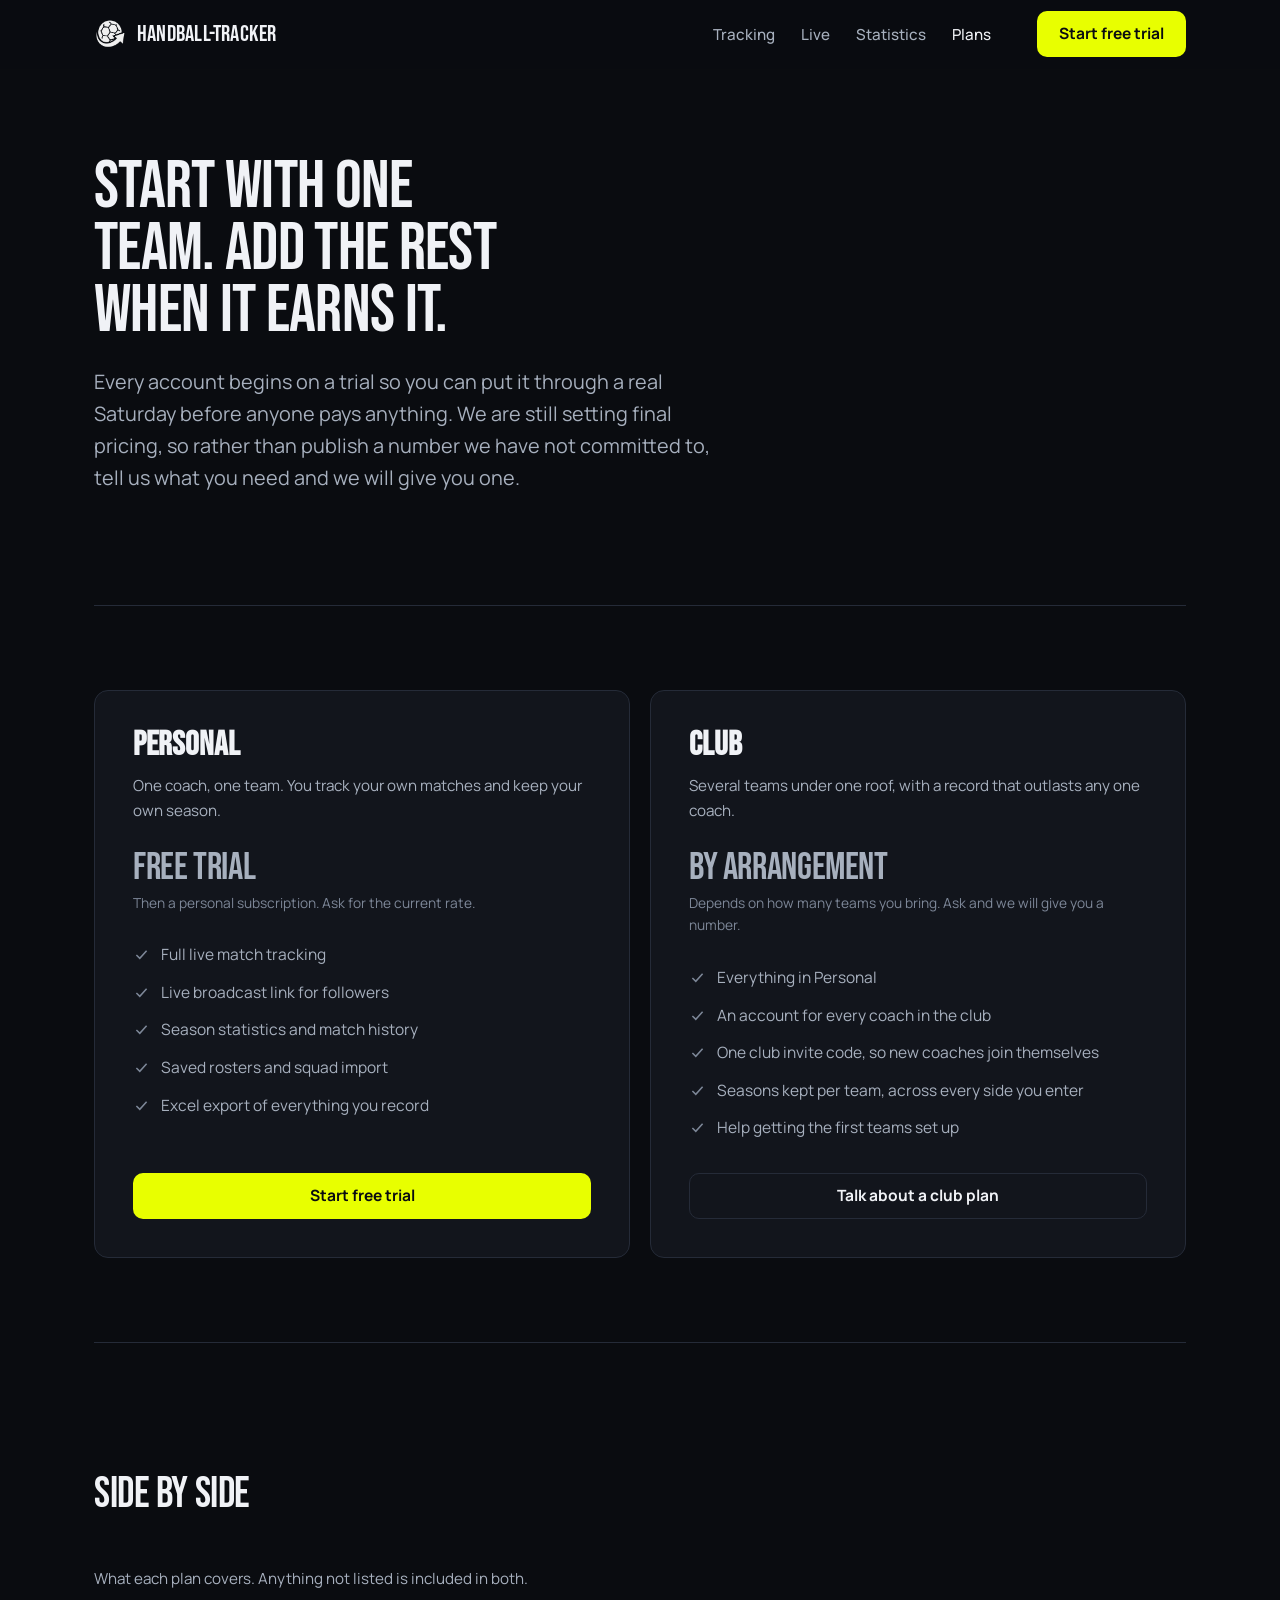
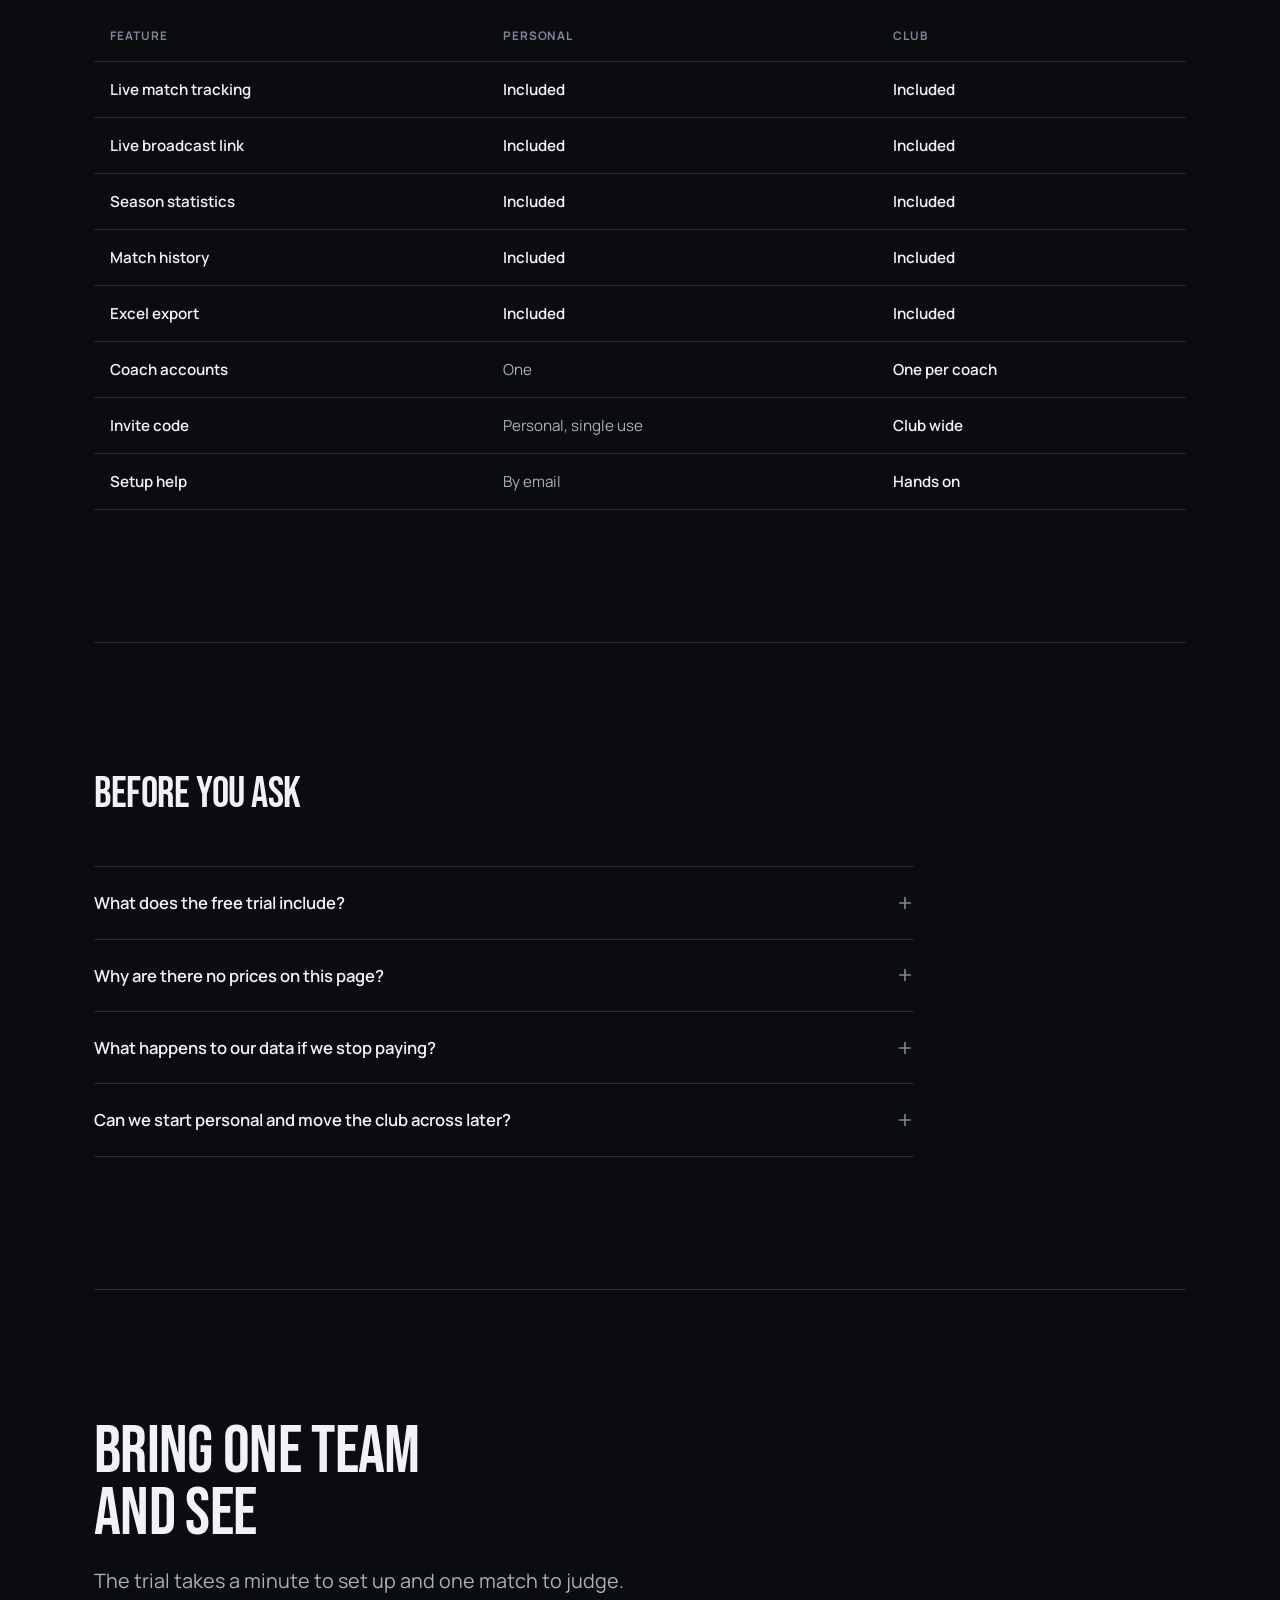
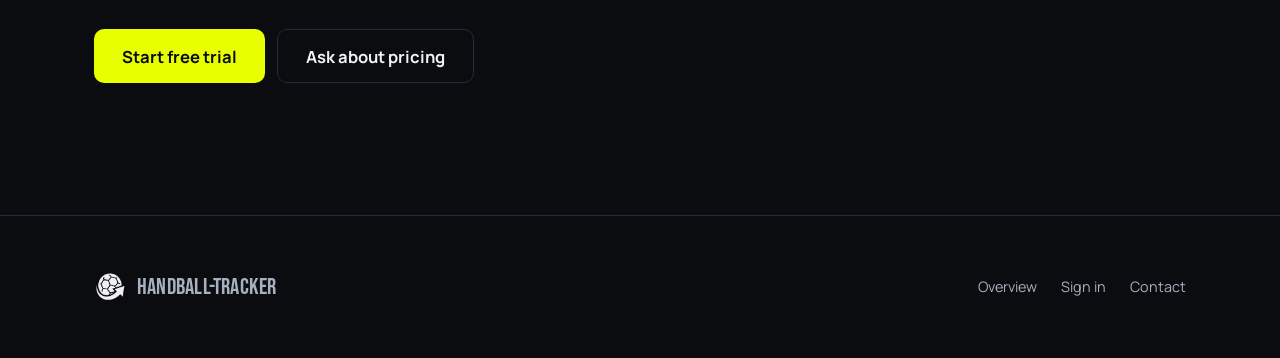
==== pricing.html @ 84bfb69e "Merge pull request #4 from JerMous3/fix/logo-onto-main Bring the Logo.png change onto main" ====
<!DOCTYPE html>
<html lang="en">
<head>
<meta charset="UTF-8">
<meta name="viewport" content="width=device-width, initial-scale=1">
<title>Plans | Handball-Tracker</title>
<meta name="description" content="Start on a free trial with one team. Personal access for a single coach, or a club plan covering every team. Pricing is being finalised, so ask and we will give you a number.">

<link rel="icon" href="Logo.png">

<link rel="preconnect" href="https://fonts.googleapis.com">
<link rel="preconnect" href="https://fonts.gstatic.com" crossorigin>
<link href="https://fonts.googleapis.com/css2?family=Bebas+Neue&family=Manrope:wght@400;500;600;700;800&display=swap" rel="stylesheet">
<link rel="stylesheet" href="site.css">
</head>
<body>

<a class="skip-link" href="#main">Skip to content</a>

<header class="nav" id="nav">
  <div class="shell nav-inner">
    <a class="brand" href="index.html">
      <img class="brand-mark" src="Logo.png" width="428" height="389" alt="" decoding="async">
      <span class="brand-word">Handball-Tracker</span>
    </a>
    <ul class="nav-links">
      <li><a href="index.html#tracking">Tracking</a></li>
      <li><a href="index.html#live">Live</a></li>
      <li><a href="index.html#stats">Statistics</a></li>
      <li><a href="pricing.html" aria-current="page">Plans</a></li>
    </ul>
    <a class="btn btn-primary" href="https://app.handball-tracker.com/">Start free trial</a>
  </div>
</header>

<main id="main">
<div class="shell">

  <section class="hero">
    <h1 class="display d-1" data-reveal style="max-width:16ch">Start with one team. Add the rest when it earns it.</h1>
    <p class="lede reveal-d1" data-reveal style="margin-top:24px">
      Every account begins on a trial so you can put it through a real Saturday before anyone
      pays anything. We are still setting final pricing, so rather than publish a number we
      have not committed to, tell us what you need and we will give you one.
    </p>
  </section>

  <section class="sec sec-tight" style="border-top:1px solid var(--ink-700)">
    <div class="plans">

      <article class="plan" data-reveal>
        <h2 class="plan-name">Personal</h2>
        <p class="plan-for">One coach, one team. You track your own matches and keep your own season.</p>
        <p class="plan-price display">Free trial</p>
        <p class="plan-price-note">Then a personal subscription. Ask for the current rate.</p>
        <ul class="list">
          <li><svg viewBox="0 0 20 20" fill="none" stroke="currentColor" stroke-width="1.8" aria-hidden="true"><path d="M4 10.5l4 4 8-9"/></svg>Full live match tracking</li>
          <li><svg viewBox="0 0 20 20" fill="none" stroke="currentColor" stroke-width="1.8" aria-hidden="true"><path d="M4 10.5l4 4 8-9"/></svg>Live broadcast link for followers</li>
          <li><svg viewBox="0 0 20 20" fill="none" stroke="currentColor" stroke-width="1.8" aria-hidden="true"><path d="M4 10.5l4 4 8-9"/></svg>Season statistics and match history</li>
          <li><svg viewBox="0 0 20 20" fill="none" stroke="currentColor" stroke-width="1.8" aria-hidden="true"><path d="M4 10.5l4 4 8-9"/></svg>Saved rosters and squad import</li>
          <li><svg viewBox="0 0 20 20" fill="none" stroke="currentColor" stroke-width="1.8" aria-hidden="true"><path d="M4 10.5l4 4 8-9"/></svg>Excel export of everything you record</li>
        </ul>
        <a class="btn btn-primary" href="https://app.handball-tracker.com/">Start free trial</a>
      </article>

      <article class="plan reveal-d1" data-reveal>
        <h2 class="plan-name">Club</h2>
        <p class="plan-for">Several teams under one roof, with a record that outlasts any one coach.</p>
        <p class="plan-price display">By arrangement</p>
        <p class="plan-price-note">Depends on how many teams you bring. Ask and we will give you a number.</p>
        <ul class="list">
          <li><svg viewBox="0 0 20 20" fill="none" stroke="currentColor" stroke-width="1.8" aria-hidden="true"><path d="M4 10.5l4 4 8-9"/></svg>Everything in Personal</li>
          <li><svg viewBox="0 0 20 20" fill="none" stroke="currentColor" stroke-width="1.8" aria-hidden="true"><path d="M4 10.5l4 4 8-9"/></svg>An account for every coach in the club</li>
          <li><svg viewBox="0 0 20 20" fill="none" stroke="currentColor" stroke-width="1.8" aria-hidden="true"><path d="M4 10.5l4 4 8-9"/></svg>One club invite code, so new coaches join themselves</li>
          <li><svg viewBox="0 0 20 20" fill="none" stroke="currentColor" stroke-width="1.8" aria-hidden="true"><path d="M4 10.5l4 4 8-9"/></svg>Seasons kept per team, across every side you enter</li>
          <li><svg viewBox="0 0 20 20" fill="none" stroke="currentColor" stroke-width="1.8" aria-hidden="true"><path d="M4 10.5l4 4 8-9"/></svg>Help getting the first teams set up</li>
        </ul>
        <a class="btn btn-ghost" href="mailto:info@handball-tracker.nl?subject=Handball-Tracker%20club%20plan">Talk about a club plan</a>
      </article>

    </div>
  </section>

  <section class="sec">
    <div class="sec-head">
      <h2 class="display d-2" data-reveal>Side by side</h2>
    </div>
    <div class="compare-scroll reveal-d1" data-reveal>
      <table class="compare">
        <caption>What each plan covers. Anything not listed is included in both.</caption>
        <thead>
          <tr>
            <th scope="col">Feature</th>
            <th scope="col">Personal</th>
            <th scope="col">Club</th>
          </tr>
        </thead>
        <tbody>
          <tr><th scope="row">Live match tracking</th><td class="yes">Included</td><td class="yes">Included</td></tr>
          <tr><th scope="row">Live broadcast link</th><td class="yes">Included</td><td class="yes">Included</td></tr>
          <tr><th scope="row">Season statistics</th><td class="yes">Included</td><td class="yes">Included</td></tr>
          <tr><th scope="row">Match history</th><td class="yes">Included</td><td class="yes">Included</td></tr>
          <tr><th scope="row">Excel export</th><td class="yes">Included</td><td class="yes">Included</td></tr>
          <tr><th scope="row">Coach accounts</th><td>One</td><td class="yes">One per coach</td></tr>
          <tr><th scope="row">Invite code</th><td>Personal, single use</td><td class="yes">Club wide</td></tr>
          <tr><th scope="row">Setup help</th><td>By email</td><td class="yes">Hands on</td></tr>
        </tbody>
      </table>
    </div>
  </section>

  <section class="sec">
    <div class="sec-head">
      <h2 class="display d-2" data-reveal>Before you ask</h2>
    </div>
    <div class="faq reveal-d1" data-reveal>
      <details class="faq-item">
          <summary class="faq-q">
          What does the free trial include?
          <svg viewBox="0 0 20 20" fill="none" stroke="currentColor" stroke-width="1.8" stroke-linecap="round" aria-hidden="true"><path d="M10 4v12M4 10h12"/></svg>
          </summary>
          <div class="faq-a">
          <p>The whole product. Track real matches, broadcast them, save them, read the season.
          Trial accounts are capped by the number of sign ins rather than crippled by feature,
          because a tracker you cannot fully use tells you nothing.</p>
          </div>
        </details>
      <details class="faq-item">
          <summary class="faq-q">
          Why are there no prices on this page?
          <svg viewBox="0 0 20 20" fill="none" stroke="currentColor" stroke-width="1.8" stroke-linecap="round" aria-hidden="true"><path d="M10 4v12M4 10h12"/></svg>
          </summary>
          <div class="faq-a">
          <p>Because they are not final yet, and publishing a number we might change is worse
          than asking you to send one message. Email us and you will get the current rate the
          same way an existing customer would.</p>
          </div>
        </details>
      <details class="faq-item">
          <summary class="faq-q">
          What happens to our data if we stop paying?
          <svg viewBox="0 0 20 20" fill="none" stroke="currentColor" stroke-width="1.8" stroke-linecap="round" aria-hidden="true"><path d="M10 4v12M4 10h12"/></svg>
          </summary>
          <div class="faq-a">
          <p>Export everything to Excel whenever you like, including before you decide. The
          club's history belongs to the club and should never be the reason you feel stuck.</p>
          </div>
        </details>
      <details class="faq-item">
          <summary class="faq-q">
          Can we start personal and move the club across later?
          <svg viewBox="0 0 20 20" fill="none" stroke="currentColor" stroke-width="1.8" stroke-linecap="round" aria-hidden="true"><path d="M10 4v12M4 10h12"/></svg>
          </summary>
          <div class="faq-a">
          <p>That is the usual route. One coach tries it for a season, it survives, and the club
          then moves to a club code so everyone else can join. Your existing matches come with
          you.</p>
          </div>
        </details>
    </div>
  </section>

  <section class="sec closing">
    <h2 class="display d-1" data-reveal>Bring one team and see</h2>
    <p class="lede reveal-d1" data-reveal style="margin-top:20px">
      The trial takes a minute to set up and one match to judge.
    </p>
    <div class="hero-cta reveal-d2" data-reveal>
      <a class="btn btn-primary btn-lg" href="https://app.handball-tracker.com/">Start free trial</a>
      <a class="btn btn-ghost btn-lg" href="mailto:info@handball-tracker.nl?subject=Handball-Tracker%20pricing">Ask about pricing</a>
    </div>
  </section>

</div>
</main>

<footer class="footer">
  <div class="shell footer-inner">
    <a class="brand" href="index.html">
      <img class="brand-mark" src="Logo.png" width="428" height="389" alt="" decoding="async">
      <span class="brand-word">Handball-Tracker</span>
    </a>
    <ul class="footer-links">
      <li><a href="index.html">Overview</a></li>
      <li><a href="https://app.handball-tracker.com/">Sign in</a></li>
      <li><a href="mailto:info@handball-tracker.nl">Contact</a></li>
    </ul>
  </div>
</footer>

<script src="site.js"></script>
</body>
</html>
---- site.css ----
/* ===================================================================
   HANDBALL-TRACKER / BRAND SITE
   Tokens inherited from the app (polish-theme.css) so the two
   surfaces cannot drift. See DESIGN.md.
   =================================================================== */

:root {
  /* Surfaces. Tinted toward blue, never pure grey, never #000 */
  --ink-900: #0a0c10;
  --ink-850: #12151c;
  --ink-800: #1a1f2a;
  --ink-700: #252b38;

  /* Text */
  --text-1: #f0f2f6;
  --text-2: #a7b0be;  /* body copy, 8.7:1 on canvas */
  --text-3: #7d8798;  /* 5.2:1 on canvas, 4.9:1 on raised. Safe at 12px */

  /* The accent. Budget: CTA, live numerals, active rail marker, focus */
  --volt: #e8ff00;

  /* Event dots only. Never surface, text, or border */
  --ev-goal: #00e87a;
  --ev-save: #7b5cfa;
  --ev-shot: #00d4ff;
  --ev-card: #ffc700;
  --ev-red: #ff3b3b;

  --radius-sm: 6px;
  --radius-md: 10px;
  --radius-lg: 14px;

  --rail-w: 92px;
  --measure: 60ch;   /* ~73 rendered characters in Manrope, whose `ch` runs wide */
  --gutter: clamp(20px, 5vw, 64px);
  --shell: 1220px;

  --ease-out: cubic-bezier(0.16, 1, 0.3, 1);
  --dur-fast: 160ms;
  --dur-base: 240ms;
  --dur-slow: 560ms;

  --font-display: 'Bebas Neue', 'Arial Narrow', sans-serif;
  --font-text: 'Manrope', ui-sans-serif, system-ui, sans-serif;
}

/* ---------------------------------------------------------------- reset */

*,
*::before,
*::after { box-sizing: border-box; }

* { margin: 0; padding: 0; }

html {
  -webkit-text-size-adjust: 100%;
  scroll-behavior: smooth;
}

body {
  background: var(--ink-900);
  color: var(--text-1);
  font-family: var(--font-text);
  font-size: 17px;
  line-height: 1.65;
  font-variant-numeric: tabular-nums;
  -webkit-font-smoothing: antialiased;
  overflow-x: hidden;
}

img,
video { max-width: 100%; display: block; }

a { color: inherit; }

button { font: inherit; color: inherit; background: none; border: none; }

:focus-visible {
  outline: 2px solid var(--volt);
  outline-offset: 3px;
  border-radius: 2px;
}

::selection {
  background: var(--volt);
  color: var(--ink-900);
}

.skip-link {
  position: absolute;
  left: 12px;
  top: -60px;
  z-index: 200;
  padding: 10px 16px;
  background: var(--volt);
  color: var(--ink-900);
  font-weight: 700;
  border-radius: var(--radius-sm);
  transition: top var(--dur-fast) var(--ease-out);
}

.skip-link:focus { top: 12px; }

.vh {
  position: absolute;
  width: 1px; height: 1px;
  overflow: hidden;
  clip-path: inset(50%);
  white-space: nowrap;
}

/* ----------------------------------------------------------- typography */

h1, h2, h3 { font-weight: 700; }

.display {
  font-family: var(--font-display);
  font-weight: 400;
  letter-spacing: -0.01em;
  line-height: 0.92;
  text-transform: uppercase;
}

.d-hero { font-size: clamp(3.4rem, 10vw, 7.4rem); }
.d-1    { font-size: clamp(2.4rem, 5.6vw, 4.2rem); }
.d-2    { font-size: clamp(1.9rem, 3.4vw, 2.7rem); }

.lede {
  font-size: clamp(1.06rem, 1.6vw, 1.24rem);
  line-height: 1.6;
  color: var(--text-2);
  max-width: 54ch;
}

p { max-width: var(--measure); color: var(--text-2); }

.tnum { font-variant-numeric: tabular-nums; }

/* ---------------------------------------------------------------- shell */

.shell {
  max-width: var(--shell);
  margin-inline: auto;
  padding-inline: var(--gutter);
}

.rail-grid {
  display: grid;
  grid-template-columns: 1fr;
  gap: 0;
}

@media (min-width: 1024px) {
  .rail-grid {
    grid-template-columns: var(--rail-w) minmax(0, 1fr);
    column-gap: 40px;
  }
}

/* ------------------------------------------------------------------ nav */

.nav {
  position: sticky;
  top: 0;
  z-index: 100;
  background: color-mix(in srgb, var(--ink-900) 88%, transparent);
  border-bottom: 1px solid transparent;
  transition: border-color var(--dur-base) var(--ease-out);
}

.nav[data-stuck='true'] { border-bottom-color: var(--ink-700); }

.nav-inner {
  display: flex;
  align-items: center;
  gap: 28px;
  height: 68px;
}

.brand {
  display: flex;
  align-items: center;
  gap: 10px;
  padding-block: 8px;      /* lifts the hit area to 44px without changing the look */
  text-decoration: none;
  flex-shrink: 0;
}

/* The brand mark is Logo.png. Its artwork is a single flat navy with every
   seam and counter carried by the alpha channel, which measures 2.09:1 against
   the canvas and all but disappears. brightness(0) invert(1) recolours the
   opaque pixels to white and leaves alpha untouched, so the silhouette is the
   original file exactly; the opacity keeps it off pure white. */
.brand-mark {
  height: 30px;
  width: auto;
  filter: brightness(0) invert(1);
  opacity: 0.94;
}

.brand-word {
  font-family: var(--font-display);
  font-size: 1.42rem;
  letter-spacing: 0.01em;
  line-height: 1;
  padding-top: 3px;
}

.nav-links {
  display: flex;
  gap: 26px;
  margin-left: auto;
  list-style: none;
}

/* Below the full breakpoint only the cross-page link survives. The others are
   same-page jumps that scrolling already provides. */
.nav-links li { display: none; }
.nav-links li:last-child { display: block; }

@media (min-width: 860px) { .nav-links li { display: block; } }

.nav-links a {
  text-decoration: none;
  font-size: 0.95rem;
  font-weight: 500;
  color: var(--text-2);
  transition: color var(--dur-fast) var(--ease-out);
}

.nav-links a:hover,
.nav-links a[aria-current='page'] { color: var(--text-1); }

.nav .btn { margin-left: 18px; }

/* Narrow phones: tighten the bar so the call to action always fits */
@media (max-width: 559px) {
  .nav-inner { gap: 12px; }
  .brand-word { font-size: 1.15rem; }
  .nav .btn { margin-left: 12px; padding: 0 16px; font-size: 0.9rem; }
}

@media (max-width: 479px) {
  .nav-links { display: none; }
  .nav .btn { margin-left: auto; }
}

/* --------------------------------------------------------------- button */

.btn {
  display: inline-flex;
  align-items: center;
  justify-content: center;
  gap: 9px;
  min-height: 46px;
  padding: 0 22px;
  border-radius: var(--radius-md);
  font-weight: 700;
  font-size: 0.97rem;
  text-decoration: none;
  white-space: nowrap;
  cursor: pointer;
  transition: transform var(--dur-fast) var(--ease-out),
              background-color var(--dur-fast) var(--ease-out),
              border-color var(--dur-fast) var(--ease-out);
}

.btn-primary {
  background: var(--volt);
  color: var(--ink-900);
}

.btn-primary:hover { background: #f2ff4d; }
.btn-primary:active { transform: translateY(1px); }

.btn-ghost {
  border: 1px solid var(--ink-700);
  color: var(--text-1);
}

.btn-ghost:hover { border-color: var(--text-3); background: var(--ink-850); }

.btn-lg { min-height: 54px; padding: 0 28px; font-size: 1.04rem; }

/* ----------------------------------------------------------------- rail */

.rail { display: none; }

@media (min-width: 1024px) {
  .rail {
    display: block;
    position: sticky;
    top: 68px;
    height: calc(100vh - 68px);
    padding-top: 56px;
  }

  .rail::before {
    content: '';
    position: absolute;
    left: 5px;
    top: 64px;
    bottom: 40px;
    width: 1px;
    background: var(--ink-700);
  }

  .rail-list { list-style: none; display: grid; gap: 22px; }

  .rail-item {
    position: relative;
    padding-left: 22px;
    font-size: 0.76rem;
    font-weight: 600;
    letter-spacing: 0.06em;
    color: var(--text-3);
    transition: color var(--dur-base) var(--ease-out);
  }

  .rail-item::before {
    content: '';
    position: absolute;
    left: 2px;
    top: 8px;
    width: 7px;
    height: 7px;
    border-radius: 50%;
    background: var(--ink-700);
    transition: background-color var(--dur-base) var(--ease-out),
                transform var(--dur-base) var(--ease-out);
  }

  .rail-item[data-passed='true'] { color: var(--text-2); }
  .rail-item[data-passed='true']::before { background: var(--text-3); }

  .rail-item[data-active='true'] { color: var(--volt); }
  .rail-item[data-active='true']::before {
    background: var(--volt);
    transform: scale(1.4);
  }
}

/* Collapsed rail marker, shown below 1024px */
.stamp {
  display: inline-block;
  font-size: 0.74rem;
  font-weight: 700;
  letter-spacing: 0.08em;
  color: var(--text-3);
  margin-bottom: 14px;
}

@media (min-width: 1024px) { .stamp { display: none; } }

/* -------------------------------------------------------------- section */

.sec { padding-block: clamp(72px, 11vw, 132px); }
.sec-tight { padding-block: clamp(56px, 7vw, 84px); }
.sec + .sec { border-top: 1px solid var(--ink-700); }

.sec-head { margin-bottom: clamp(32px, 4vw, 52px); }
.sec-head p { margin-top: 18px; }

/* ----------------------------------------------------------------- hero */

.hero { padding-top: clamp(48px, 7vw, 88px); padding-bottom: clamp(64px, 9vw, 112px); }

.hero-grid {
  display: grid;
  gap: clamp(40px, 6vw, 72px);
  align-items: center;
}

@media (min-width: 1100px) {
  .hero-grid { grid-template-columns: minmax(0, 1.02fr) minmax(0, 0.98fr); }
}

.hero h1 { max-width: 12ch; }

.hero .lede { margin-top: 26px; }

.hero-cta {
  margin-top: 36px;
  display: flex;
  flex-wrap: wrap;
  gap: 12px;
}

.hero-note {
  margin-top: 18px;
  font-size: 0.88rem;
  color: var(--text-3);
}

/* -------------------------------------------------- live scoreboard demo */

.board {
  background: var(--ink-850);
  border: 1px solid var(--ink-700);
  border-radius: var(--radius-lg);
  padding: 20px;
  box-shadow: 0 24px 64px rgb(0 0 0 / 0.45);
}

.board-top {
  display: flex;
  align-items: center;
  gap: 14px;
  padding-bottom: 18px;
  border-bottom: 1px solid var(--ink-700);
}

.board-clock {
  font-family: var(--font-display);
  font-size: 2.7rem;
  line-height: 1;
  color: var(--volt);
  padding-top: 4px;
}

.board-half {
  font-size: 0.68rem;
  font-weight: 700;
  letter-spacing: 0.1em;
  color: var(--text-3);
}

.board-score {
  margin-left: auto;
  text-align: right;
}

.board-score .n {
  font-family: var(--font-display);
  font-size: 2.7rem;
  line-height: 1;
  padding-top: 4px;
}

.board-score .t {
  font-size: 0.68rem;
  font-weight: 700;
  letter-spacing: 0.08em;
  color: var(--text-3);
}

.board-log {
  list-style: none;
  margin-top: 16px;
  display: grid;
  gap: 2px;
  min-height: 232px;
  align-content: start;
}

.log-row {
  display: flex;
  align-items: center;
  gap: 12px;
  padding: 9px 10px;
  border-radius: var(--radius-sm);
  font-size: 0.92rem;
}

.log-row + .log-row { box-shadow: 0 -1px 0 var(--ink-800); }

.log-row .t {
  font-size: 0.8rem;
  font-weight: 600;
  color: var(--text-3);
  min-width: 42px;
}

.log-row .dot {
  width: 7px;
  height: 7px;
  border-radius: 50%;
  flex-shrink: 0;
}

.log-row .who { font-weight: 600; color: var(--text-1); }

.log-row .what {
  margin-left: auto;
  font-size: 0.83rem;
  color: var(--text-2);
}

.dot-goal { background: var(--ev-goal); }
.dot-save { background: var(--ev-save); }
.dot-shot { background: var(--ev-shot); }
.dot-card { background: var(--ev-card); }

.log-enter { animation: logIn 420ms var(--ease-out) both; }

@keyframes logIn {
  from { opacity: 0; transform: translateY(-8px); }
  to   { opacity: 1; transform: none; }
}

.board-foot {
  margin-top: 14px;
  padding-top: 14px;
  border-top: 1px solid var(--ink-700);
  display: flex;
  align-items: center;
  gap: 8px;
  font-size: 0.78rem;
  color: var(--text-3);
}

.pulse {
  width: 7px;
  height: 7px;
  border-radius: 50%;
  background: var(--ev-goal);
  animation: pulse 2s ease-in-out infinite;
}

@keyframes pulse {
  0%, 100% { opacity: 1; }
  50%      { opacity: 0.3; }
}

/* -------------------------------------------------------------- feature */

.feat {
  display: grid;
  gap: clamp(32px, 5vw, 64px);
  align-items: center;
}

@media (min-width: 980px) {
  .feat { grid-template-columns: minmax(0, 0.86fr) minmax(0, 1.14fr); }
  .feat-flip > .feat-copy { order: 2; }
  .feat-flip { grid-template-columns: minmax(0, 1.14fr) minmax(0, 0.86fr); }
}

.feat-copy h3 { margin-bottom: 16px; }
.feat-copy p + .list { margin-top: 22px; }

.list { list-style: none; display: grid; gap: 12px; }

.list li {
  display: flex;
  gap: 11px;
  align-items: flex-start;
  font-size: 0.97rem;
  color: var(--text-2);
}

.list svg {
  width: 17px;
  height: 17px;
  flex-shrink: 0;
  margin-top: 4px;
  color: var(--text-3);
}

.shot {
  border: 1px solid var(--ink-700);
  border-radius: var(--radius-lg);
  overflow: hidden;
  background: var(--ink-850);
  box-shadow: 0 22px 56px rgb(0 0 0 / 0.4);
}

.shot img { width: 100%; height: auto; }

/* Bleed a screenshot past the content edge on wide viewports */
@media (min-width: 1280px) {
  .bleed-r { margin-right: calc(-1 * clamp(20px, 6vw, 110px)); }
}

/* ---------------------------------------------------------------- video */

.video-wrap {
  border: 1px solid var(--ink-700);
  border-radius: var(--radius-lg);
  overflow: hidden;
  background: var(--ink-850);
  max-width: 940px;
}

.video-wrap video { width: 100%; height: auto; aspect-ratio: 16 / 9; background: var(--ink-900); }

/* ------------------------------------------------------------------ faq */

.faq { border-top: 1px solid var(--ink-700); max-width: 820px; }

/* Native <details>. Opens with JS off, keyboard and screen readers handled by
   the browser, and the answer is genuinely hidden when closed rather than
   collapsed to zero height. */

.faq-item { border-bottom: 1px solid var(--ink-700); }

.faq-q {
  display: flex;
  align-items: center;
  gap: 20px;
  padding: 22px 0;
  list-style: none;
  font-size: 1.04rem;
  font-weight: 600;
  cursor: pointer;
}

.faq-q::-webkit-details-marker { display: none; }
.faq-q::marker { content: ''; }

.faq-q svg {
  margin-left: auto;
  width: 18px;
  height: 18px;
  flex-shrink: 0;
  color: var(--text-3);
  transition: transform var(--dur-base) var(--ease-out);
}

.faq-item[open] .faq-q svg { transform: rotate(45deg); }

/* An animation, not a transition: the answer is display:none until it opens,
   and transitions never run on a newly displayed element. */
.faq-item[open] .faq-a { animation: faqIn var(--dur-base) var(--ease-out); }

@keyframes faqIn {
  from { opacity: 0; transform: translateY(-6px); }
  to   { opacity: 1; transform: none; }
}

.faq-a p { padding-bottom: 24px; font-size: 0.97rem; }

/* -------------------------------------------------------------- closing */

.closing { text-align: left; }
.closing h2 { max-width: 14ch; }
.closing .hero-cta { margin-top: 32px; }

/* --------------------------------------------------------------- footer */

.footer {
  border-top: 1px solid var(--ink-700);
  padding-block: 48px;
  font-size: 0.9rem;
  color: var(--text-3);
}

.footer-inner {
  display: flex;
  flex-wrap: wrap;
  gap: 20px 40px;
  align-items: center;
}

.footer a { color: var(--text-2); text-decoration: none; }
.footer a:hover { color: var(--text-1); }

.footer-links { display: flex; gap: 24px; margin-left: auto; list-style: none; }

/* --------------------------------------------------------------- plans */

.plans {
  display: grid;
  gap: 20px;
  align-items: start;
}

@media (min-width: 900px) { .plans { grid-template-columns: repeat(2, minmax(0, 1fr)); } }

.plan {
  border: 1px solid var(--ink-700);
  border-radius: var(--radius-lg);
  padding: clamp(26px, 3.4vw, 38px);
  background: var(--ink-850);
  display: flex;
  flex-direction: column;
  height: 100%;
}

.plan-name {
  font-family: var(--font-display);
  font-size: 2.1rem;
  line-height: 1;
  margin-bottom: 10px;
}

.plan-for { font-size: 0.95rem; color: var(--text-2); min-height: 3em; }

.plan-price {
  margin: 26px 0 4px;
  font-family: var(--font-display);
  font-size: 2.4rem;
  line-height: 1;
}

.plan-price-note { font-size: 0.86rem; color: var(--text-3); }

/* The two plans share identical chrome. Emphasis comes from the button alone,
   so the trial stays the single loudest thing on the page. */
.plan .list { margin: 28px 0 32px; }
.plan .btn { margin-top: auto; width: 100%; }

.compare {
  width: 100%;
  border-collapse: collapse;
  font-size: 0.95rem;
}

.compare caption { text-align: left; margin-bottom: 20px; color: var(--text-2); }

.compare th,
.compare td {
  padding: 15px 16px;
  border-bottom: 1px solid var(--ink-700);
  text-align: left;
}

.compare thead th {
  font-size: 0.74rem;
  letter-spacing: 0.08em;
  text-transform: uppercase;
  color: var(--text-3);
  font-weight: 700;
}

.compare tbody th { font-weight: 600; color: var(--text-1); }

.compare td { color: var(--text-2); }

.compare .yes { color: var(--text-1); font-weight: 600; }

.compare-scroll { overflow-x: auto; }

/* -------------------------------------------------------------- reveals */

.reveal {
  opacity: 0;
  transform: translateY(22px);
}

.reveal[data-in='true'] {
  opacity: 1;
  transform: none;
  transition: opacity var(--dur-slow) var(--ease-out),
              transform var(--dur-slow) var(--ease-out);
}

.reveal-d1[data-in='true'] { transition-delay: 90ms; }
.reveal-d2[data-in='true'] { transition-delay: 180ms; }
.reveal-d3[data-in='true'] { transition-delay: 270ms; }

@media (prefers-reduced-motion: reduce) {
  html { scroll-behavior: auto; }

  *,
  *::before,
  *::after {
    animation-duration: 0.001ms !important;
    animation-iteration-count: 1 !important;
    transition-duration: 0.001ms !important;
  }

  .reveal { opacity: 1; transform: none; }
}
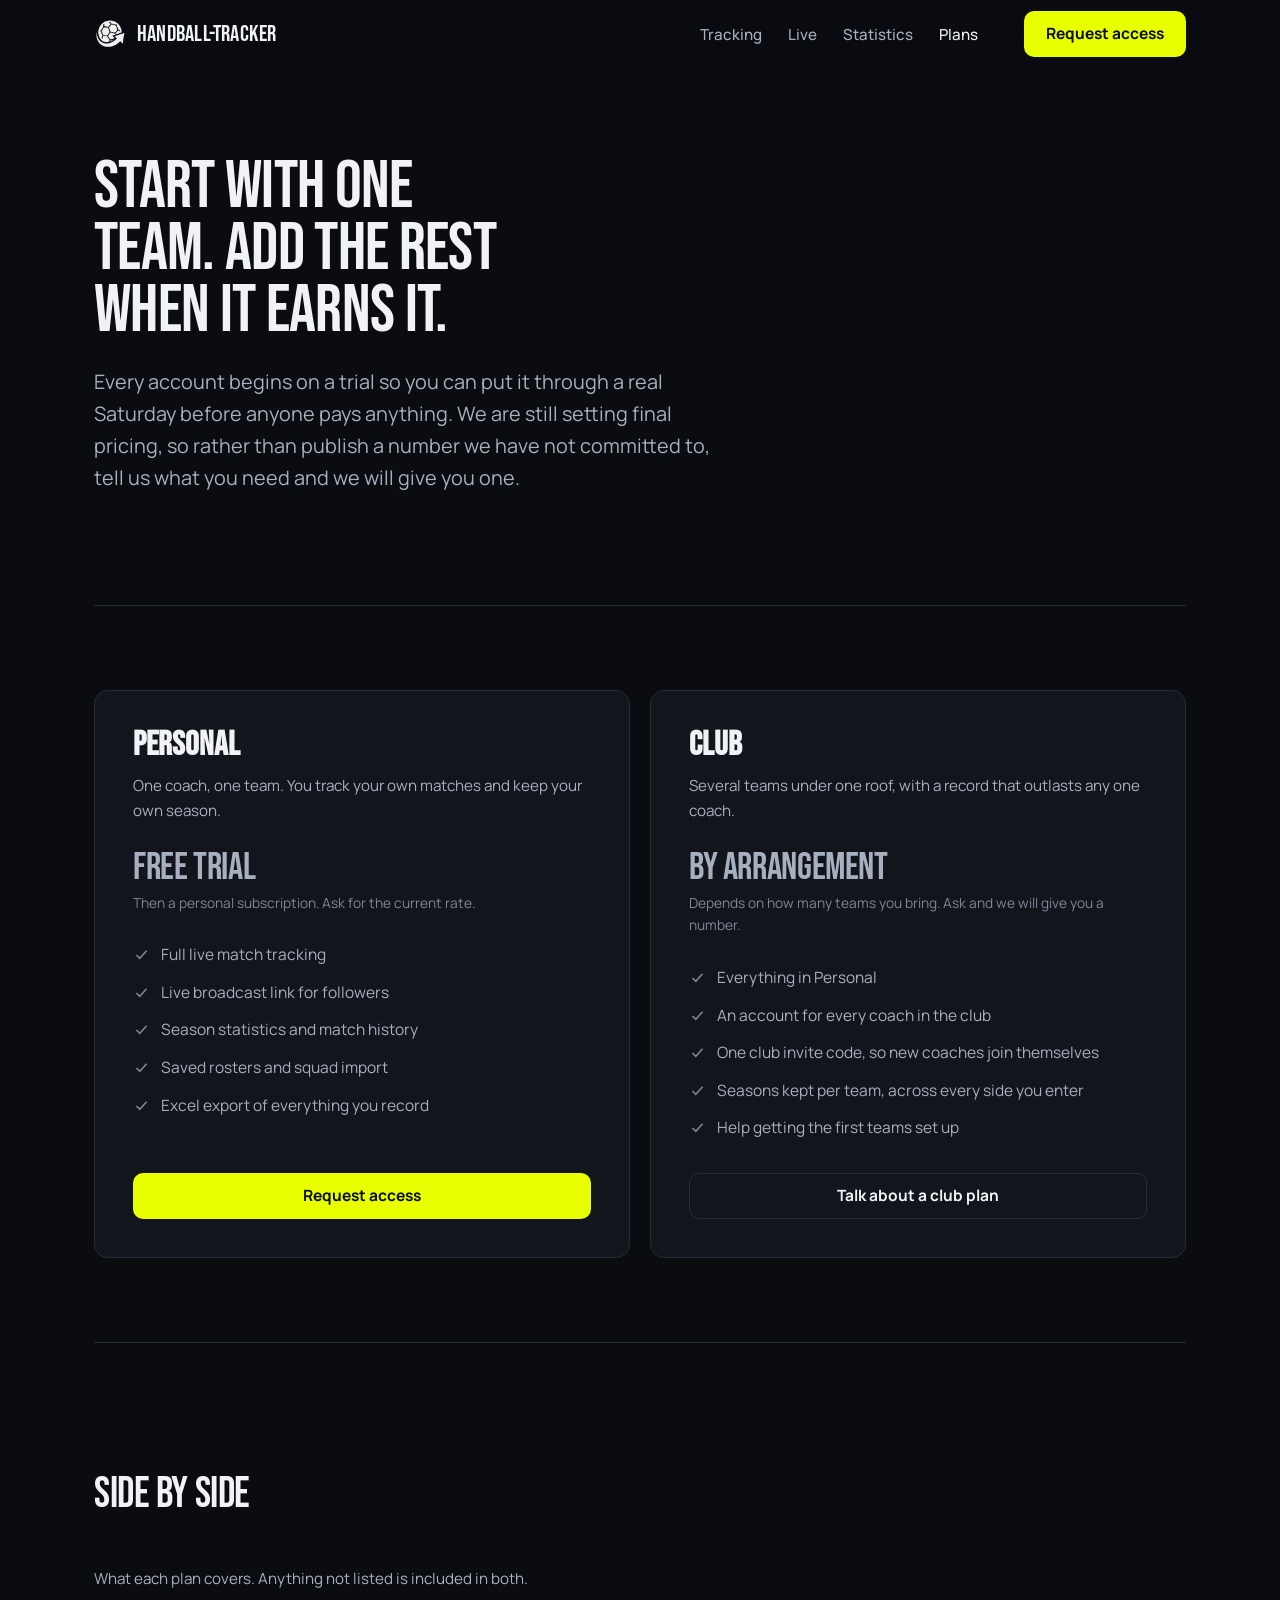
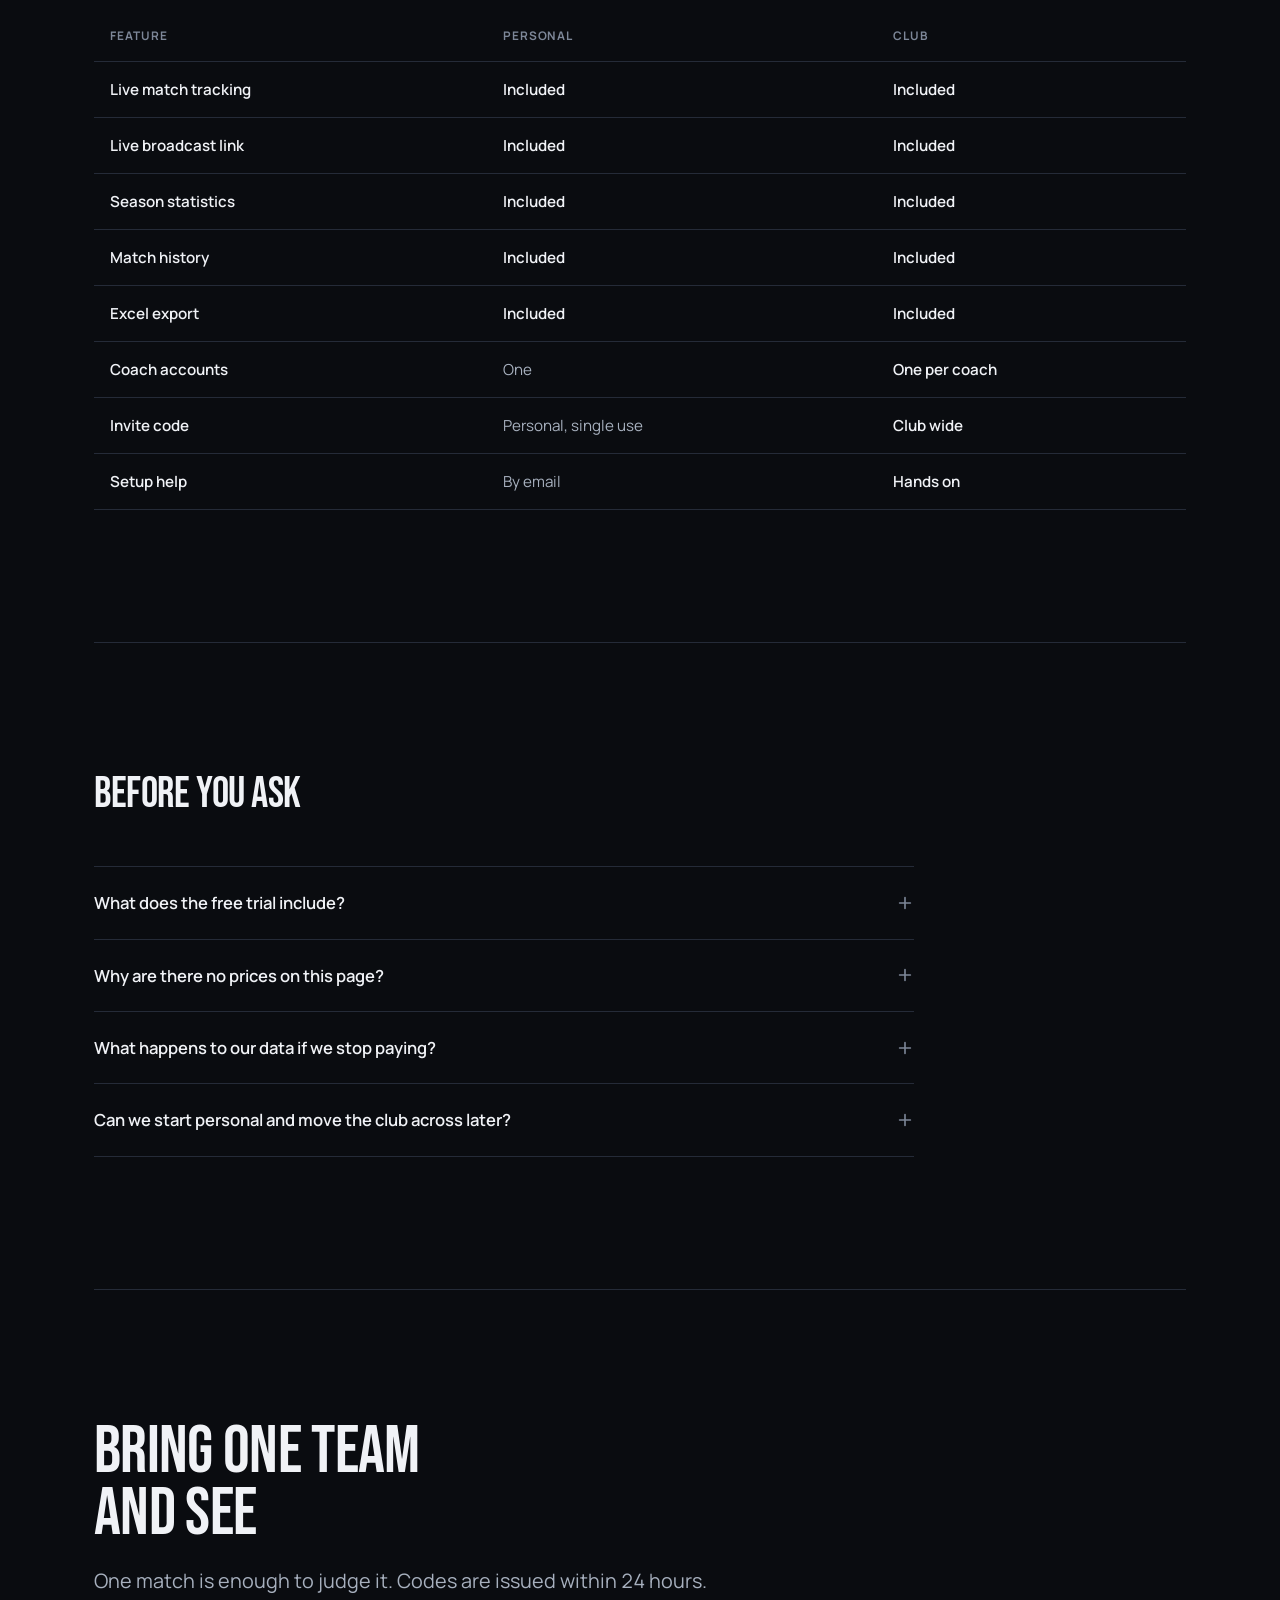
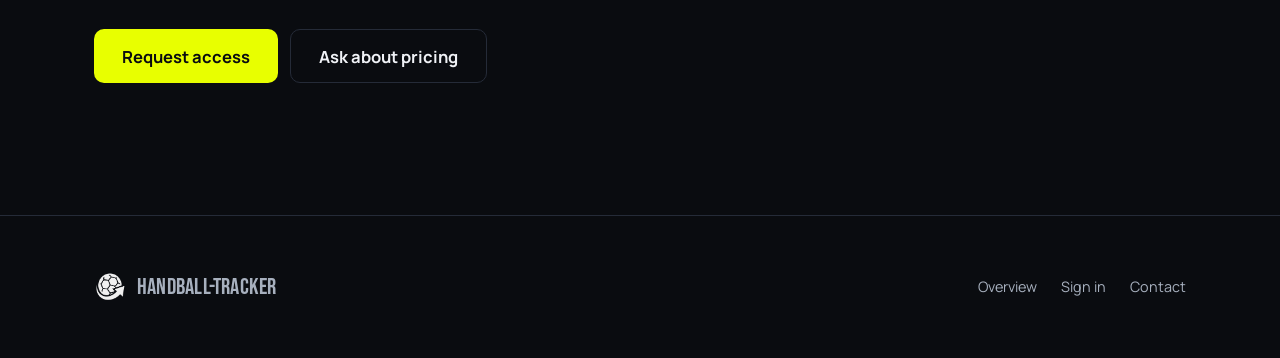
==== commit 6b8cd88b: "Point the call to action at the access request form All six trial buttons now open the personal acce" ====
--- a/pricing.html
+++ b/pricing.html
@@ -6,7 +6,8 @@
 <title>Plans | Handball-Tracker</title>
 <meta name="description" content="Start on a free trial with one team. Personal access for a single coach, or a club plan covering every team. Pricing is being finalised, so ask and we will give you a number.">
 
-<link rel="icon" href="Logo.png">
+<link rel="icon" href="favicon-32.png" sizes="32x32">
+<link rel="apple-touch-icon" href="favicon-180.png">
 
 <link rel="preconnect" href="https://fonts.googleapis.com">
 <link rel="preconnect" href="https://fonts.gstatic.com" crossorigin>
@@ -29,7 +30,7 @@
       <li><a href="index.html#stats">Statistics</a></li>
       <li><a href="pricing.html" aria-current="page">Plans</a></li>
     </ul>
-    <a class="btn btn-primary" href="https://app.handball-tracker.com/">Start free trial</a>
+    <a class="btn btn-primary" href="https://app.handball-tracker.com/?request=access">Request access</a>
   </div>
 </header>
 
@@ -60,7 +61,7 @@
           <li><svg viewBox="0 0 20 20" fill="none" stroke="currentColor" stroke-width="1.8" aria-hidden="true"><path d="M4 10.5l4 4 8-9"/></svg>Saved rosters and squad import</li>
           <li><svg viewBox="0 0 20 20" fill="none" stroke="currentColor" stroke-width="1.8" aria-hidden="true"><path d="M4 10.5l4 4 8-9"/></svg>Excel export of everything you record</li>
         </ul>
-        <a class="btn btn-primary" href="https://app.handball-tracker.com/">Start free trial</a>
+        <a class="btn btn-primary" href="https://app.handball-tracker.com/?request=access">Request access</a>
       </article>
 
       <article class="plan reveal-d1" data-reveal>
@@ -75,7 +76,7 @@
           <li><svg viewBox="0 0 20 20" fill="none" stroke="currentColor" stroke-width="1.8" aria-hidden="true"><path d="M4 10.5l4 4 8-9"/></svg>Seasons kept per team, across every side you enter</li>
           <li><svg viewBox="0 0 20 20" fill="none" stroke="currentColor" stroke-width="1.8" aria-hidden="true"><path d="M4 10.5l4 4 8-9"/></svg>Help getting the first teams set up</li>
         </ul>
-        <a class="btn btn-ghost" href="mailto:info@handball-tracker.nl?subject=Handball-Tracker%20club%20plan">Talk about a club plan</a>
+        <a class="btn btn-ghost" href="mailto:info@handball-tracker.com?subject=Handball-Tracker%20club%20plan">Talk about a club plan</a>
       </article>
 
     </div>
@@ -163,11 +164,11 @@
   <section class="sec closing">
     <h2 class="display d-1" data-reveal>Bring one team and see</h2>
     <p class="lede reveal-d1" data-reveal style="margin-top:20px">
-      The trial takes a minute to set up and one match to judge.
+      One match is enough to judge it. Codes are issued within 24 hours.
     </p>
     <div class="hero-cta reveal-d2" data-reveal>
-      <a class="btn btn-primary btn-lg" href="https://app.handball-tracker.com/">Start free trial</a>
-      <a class="btn btn-ghost btn-lg" href="mailto:info@handball-tracker.nl?subject=Handball-Tracker%20pricing">Ask about pricing</a>
+      <a class="btn btn-primary btn-lg" href="https://app.handball-tracker.com/?request=access">Request access</a>
+      <a class="btn btn-ghost btn-lg" href="mailto:info@handball-tracker.com?subject=Handball-Tracker%20pricing">Ask about pricing</a>
     </div>
   </section>
 
@@ -183,7 +184,7 @@
     <ul class="footer-links">
       <li><a href="index.html">Overview</a></li>
       <li><a href="https://app.handball-tracker.com/">Sign in</a></li>
-      <li><a href="mailto:info@handball-tracker.nl">Contact</a></li>
+      <li><a href="mailto:info@handball-tracker.com">Contact</a></li>
     </ul>
   </div>
 </footer>
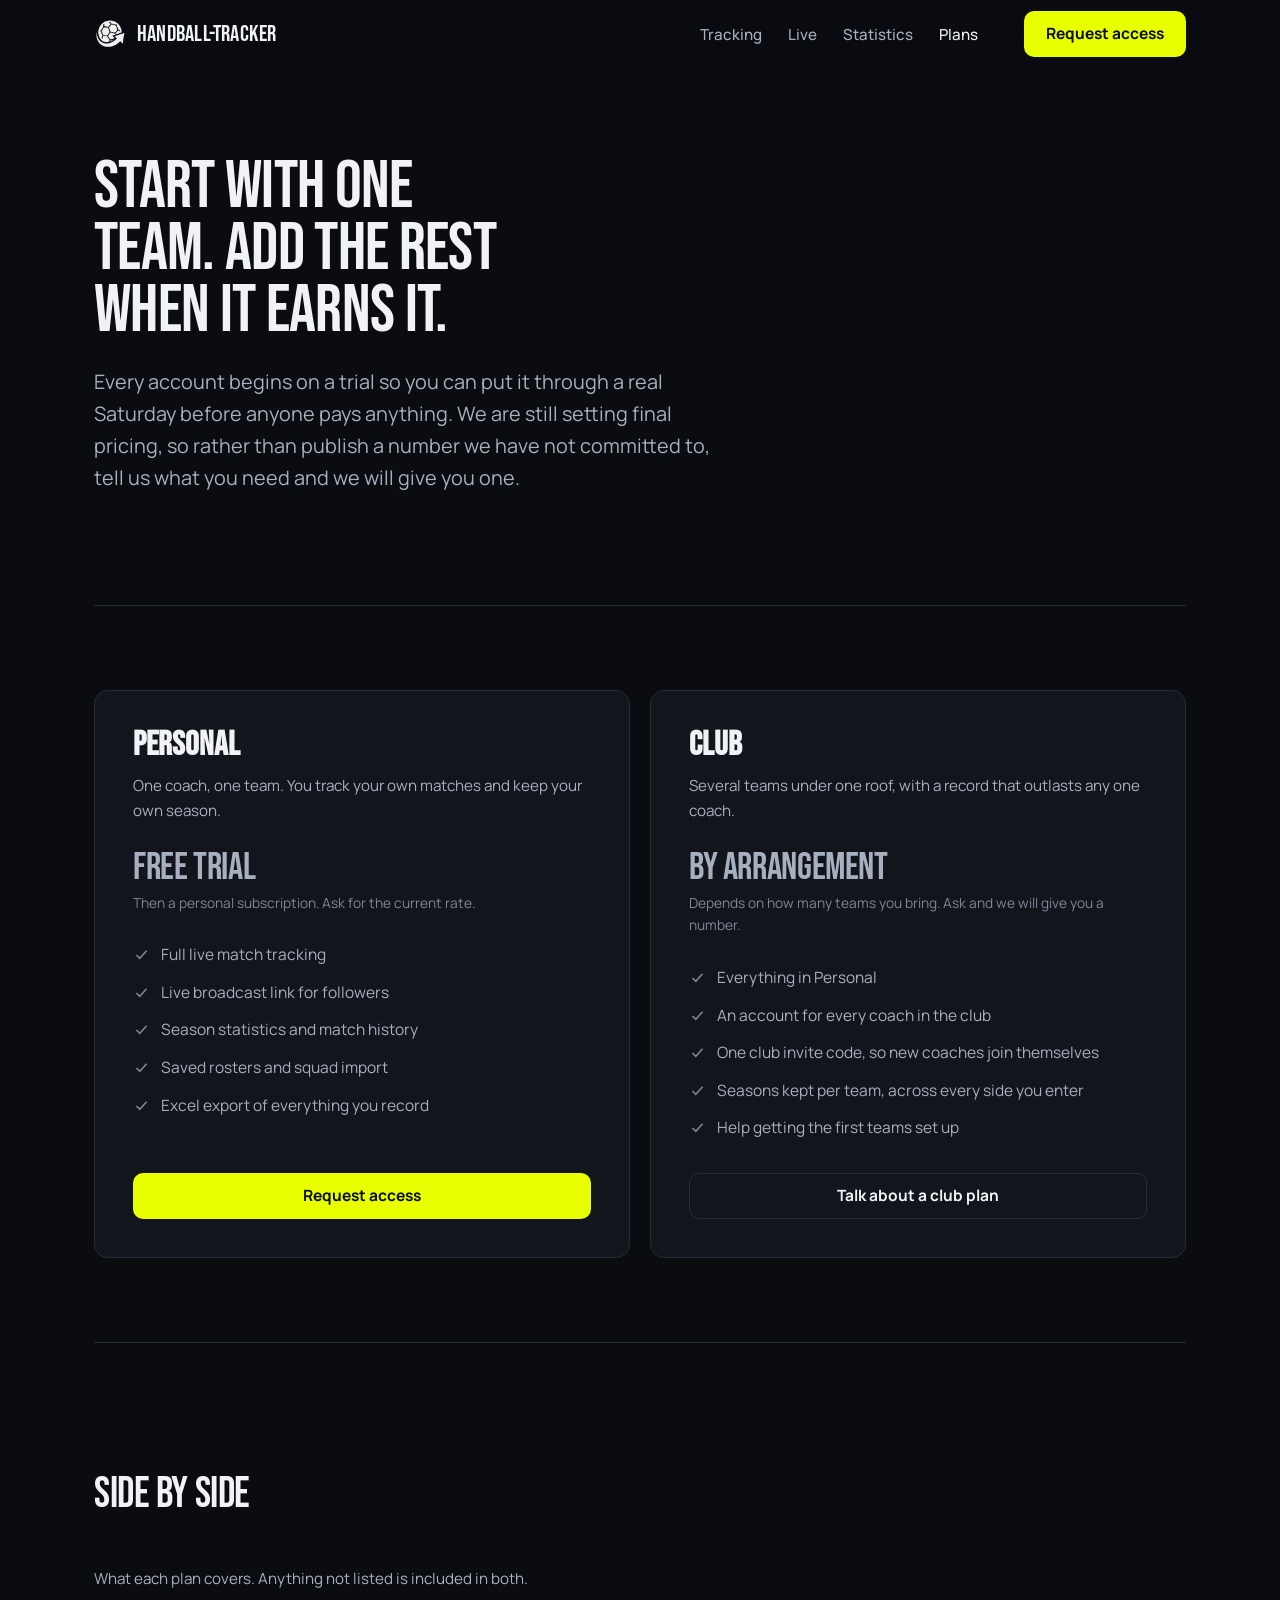
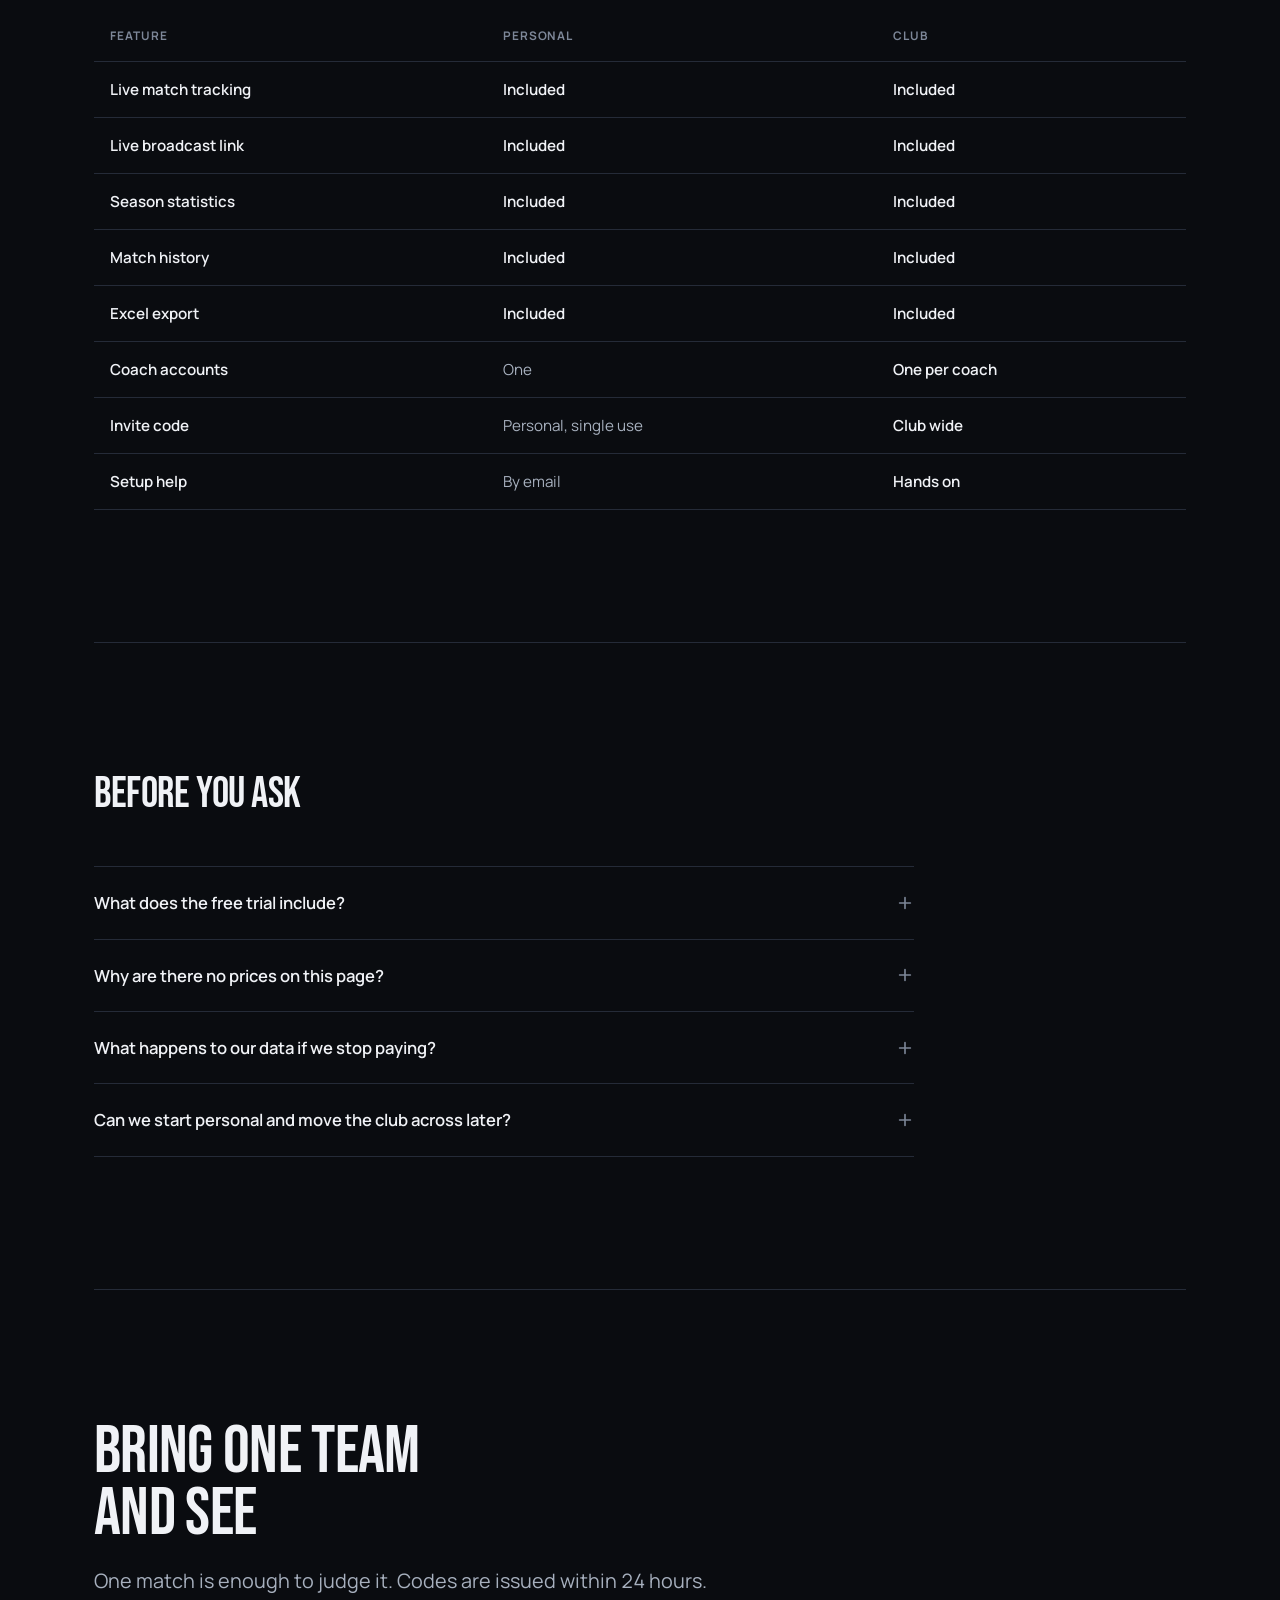
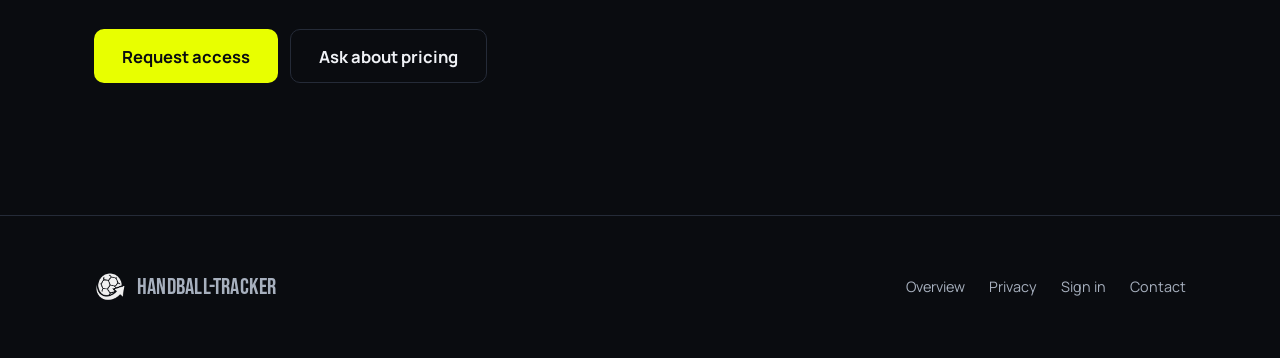
==== commit 482ab354: "Add a Dutch privacy statement and link it from both footers Article 13 AVG requires informing people" ====
--- a/pricing.html
+++ b/pricing.html
@@ -183,6 +183,7 @@
     </a>
     <ul class="footer-links">
       <li><a href="index.html">Overview</a></li>
+      <li><a href="privacy.html">Privacy</a></li>
       <li><a href="https://app.handball-tracker.com/">Sign in</a></li>
       <li><a href="mailto:info@handball-tracker.com">Contact</a></li>
     </ul>
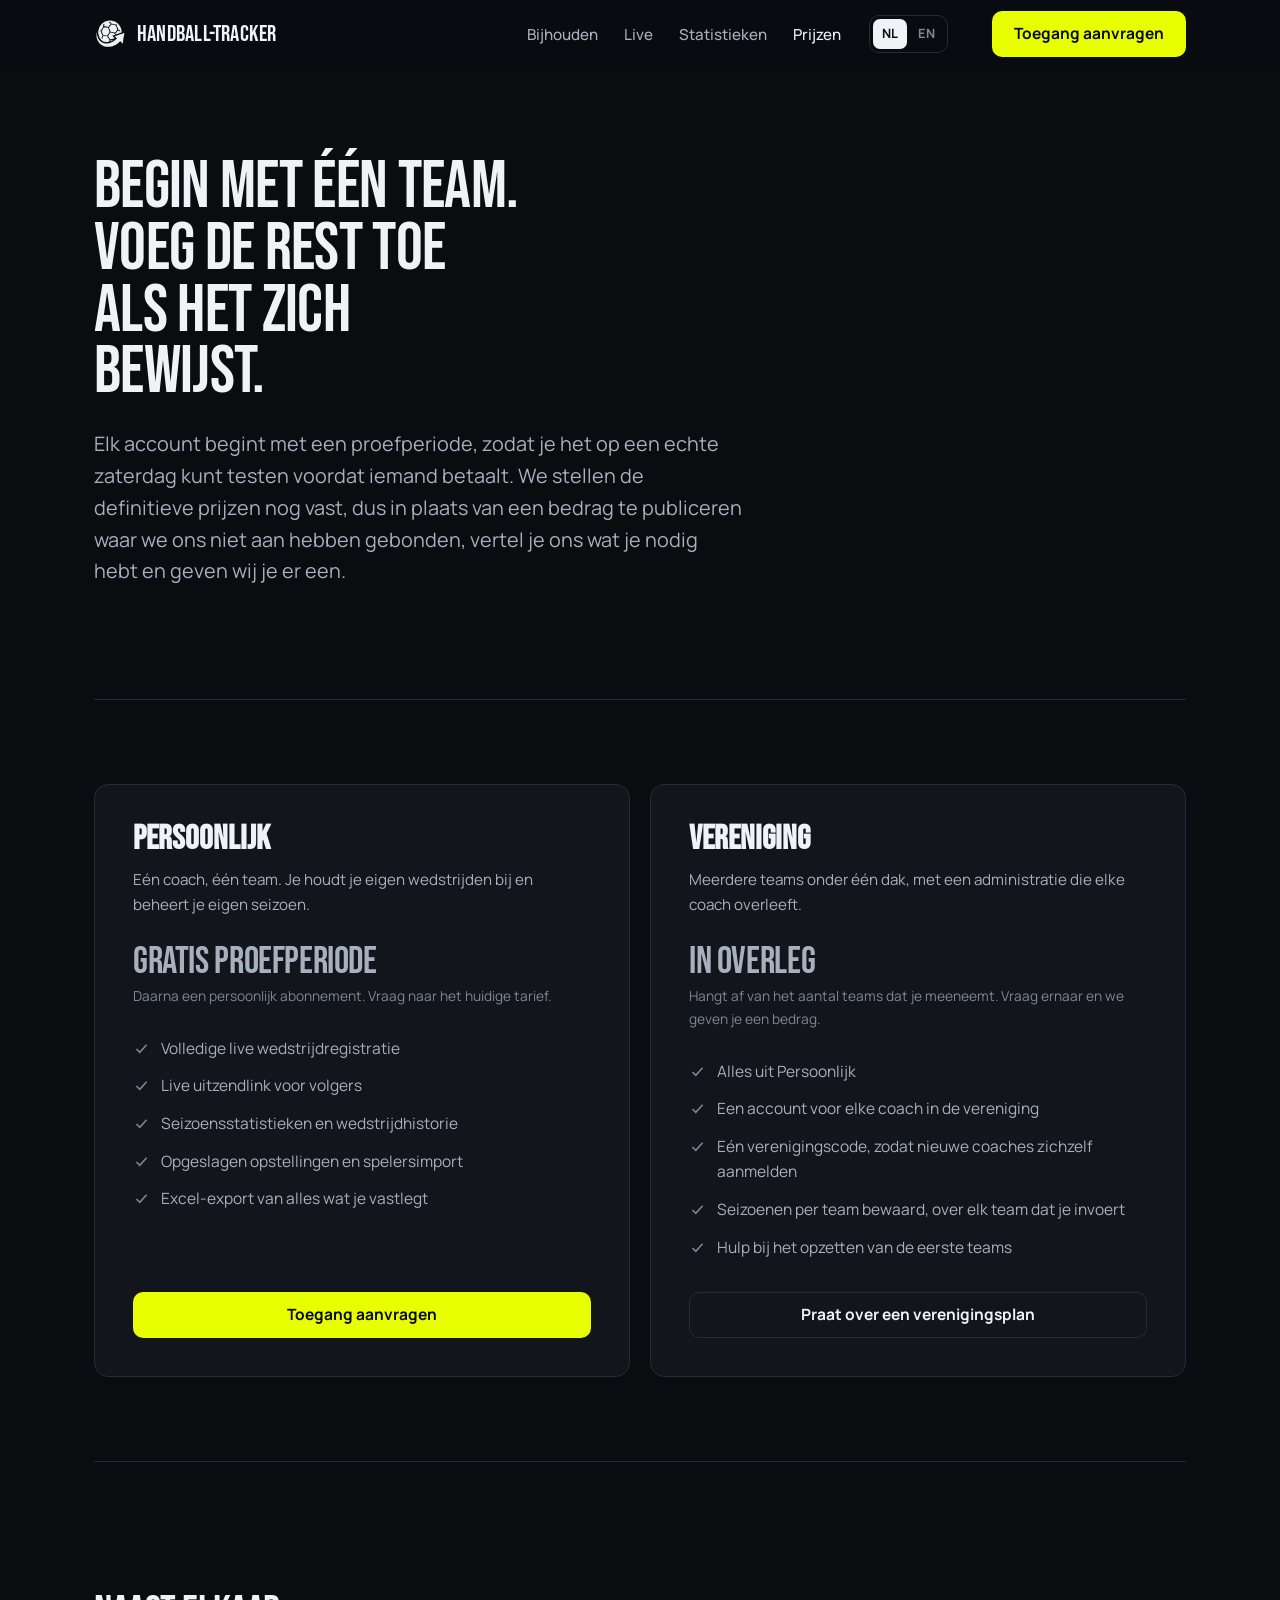
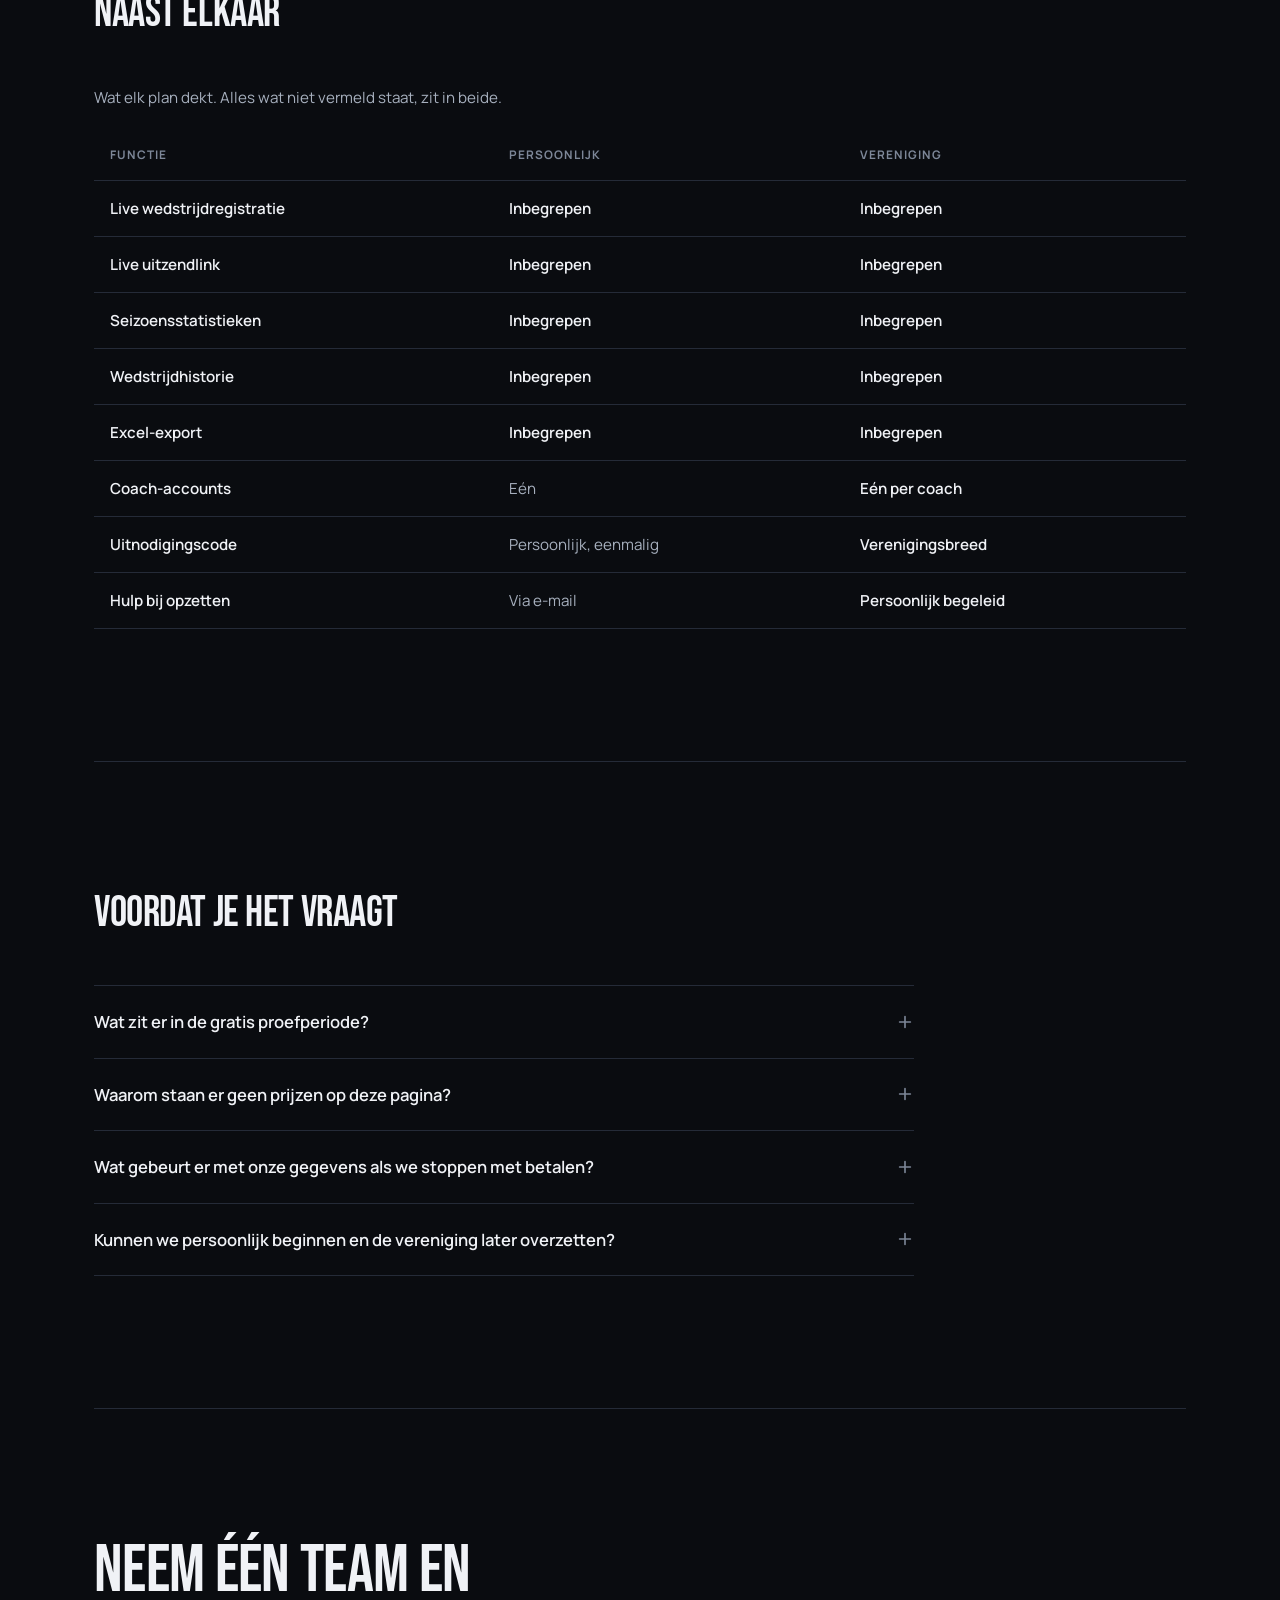
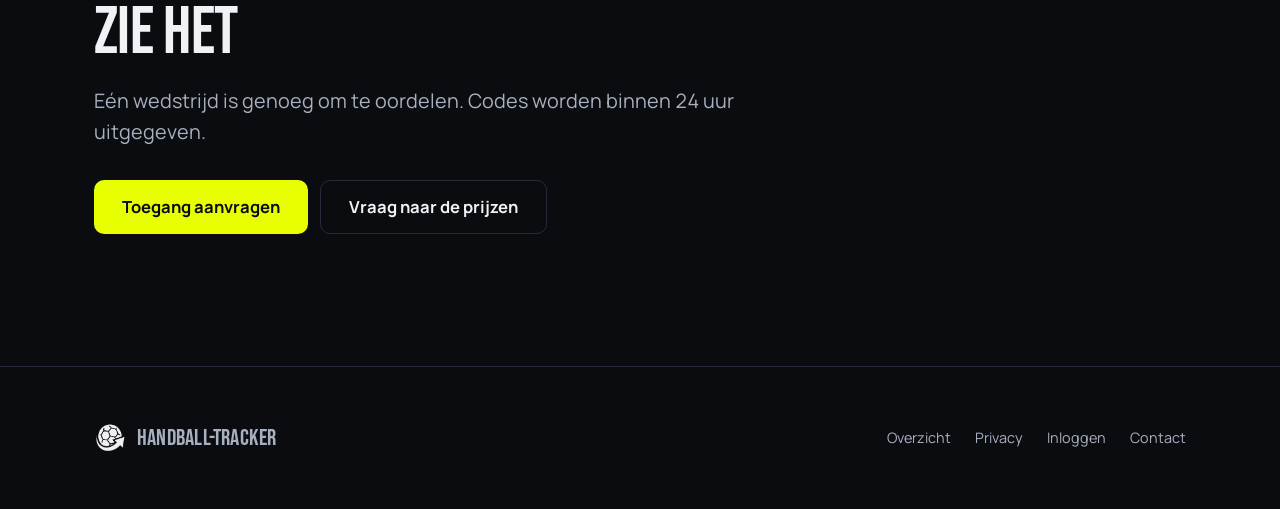
==== commit d6102849: "Add a Dutch/English toggle, Dutch as the primary language The site now leads in Dutch, with an NL/EN" ====
--- a/pricing.html
+++ b/pricing.html
@@ -1,22 +1,23 @@
 <!DOCTYPE html>
-<html lang="en">
+<html lang="nl"
+      data-title-en="Plans | Handball-Tracker"
+      data-desc-en="Start on a free trial with one team. Personal access for a single coach, or a club plan covering every team. Pricing is being finalised, so ask and we will give you a number.">
 <head>
 <meta charset="UTF-8">
 <meta name="viewport" content="width=device-width, initial-scale=1">
-<title>Plans | Handball-Tracker</title>
-<meta name="description" content="Start on a free trial with one team. Personal access for a single coach, or a club plan covering every team. Pricing is being finalised, so ask and we will give you a number.">
+<title>Prijzen | Handball-Tracker</title>
+<meta name="description" content="Begin met een proefperiode met één team. Persoonlijke toegang voor één coach, of een verenigingsplan voor elk team. De prijzen worden nog vastgesteld, dus vraag ernaar en je krijgt een bedrag.">
 
 <link rel="icon" href="favicon-32.png" sizes="32x32">
 <link rel="apple-touch-icon" href="favicon-180.png">
 
-<link rel="preconnect" href="https://fonts.googleapis.com">
-<link rel="preconnect" href="https://fonts.gstatic.com" crossorigin>
-<link href="https://fonts.googleapis.com/css2?family=Bebas+Neue&family=Manrope:wght@400;500;600;700;800&display=swap" rel="stylesheet">
+<link rel="preload" href="fonts/manrope-400-latin.woff2" as="font" type="font/woff2" crossorigin>
+<link rel="preload" href="fonts/bebas-neue-400-latin.woff2" as="font" type="font/woff2" crossorigin>
 <link rel="stylesheet" href="site.css">
 </head>
 <body>
 
-<a class="skip-link" href="#main">Skip to content</a>
+<a class="skip-link" href="#main" data-i18n="skip">Naar de inhoud</a>
 
 <header class="nav" id="nav">
   <div class="shell nav-inner">
@@ -25,12 +26,16 @@
       <span class="brand-word">Handball-Tracker</span>
     </a>
     <ul class="nav-links">
-      <li><a href="index.html#tracking">Tracking</a></li>
-      <li><a href="index.html#live">Live</a></li>
-      <li><a href="index.html#stats">Statistics</a></li>
-      <li><a href="pricing.html" aria-current="page">Plans</a></li>
+      <li><a href="index.html#tracking" data-i18n="nav.tracking">Bijhouden</a></li>
+      <li><a href="index.html#live" data-i18n="nav.live">Live</a></li>
+      <li><a href="index.html#stats" data-i18n="nav.stats">Statistieken</a></li>
+      <li><a href="pricing.html" aria-current="page" data-i18n="nav.plans">Prijzen</a></li>
     </ul>
-    <a class="btn btn-primary" href="https://app.handball-tracker.com/?request=access">Request access</a>
+    <div class="lang-switch" role="group" aria-label="Taal kiezen / Choose language">
+      <button type="button" class="lang-btn" data-lang="nl" aria-pressed="true">NL</button>
+      <button type="button" class="lang-btn" data-lang="en" aria-pressed="false">EN</button>
+    </div>
+    <a class="btn btn-primary" href="https://app.handball-tracker.com/?request=access" data-i18n="cta.request">Toegang aanvragen</a>
   </div>
 </header>
 
@@ -38,11 +43,12 @@
 <div class="shell">
 
   <section class="hero">
-    <h1 class="display d-1" data-reveal style="max-width:16ch">Start with one team. Add the rest when it earns it.</h1>
-    <p class="lede reveal-d1" data-reveal style="margin-top:24px">
-      Every account begins on a trial so you can put it through a real Saturday before anyone
-      pays anything. We are still setting final pricing, so rather than publish a number we
-      have not committed to, tell us what you need and we will give you one.
+    <h1 class="display d-1" data-reveal style="max-width:16ch" data-i18n="pr.h1">Begin met één team. Voeg de rest toe als het zich bewijst.</h1>
+    <p class="lede reveal-d1" data-reveal style="margin-top:24px" data-i18n="pr.lede">
+      Elk account begint met een proefperiode, zodat je het op een echte zaterdag kunt testen
+      voordat iemand betaalt. We stellen de definitieve prijzen nog vast, dus in plaats van een
+      bedrag te publiceren waar we ons niet aan hebben gebonden, vertel je ons wat je nodig hebt
+      en geven wij je er een.
     </p>
   </section>
 
@@ -50,33 +56,33 @@
     <div class="plans">
 
       <article class="plan" data-reveal>
-        <h2 class="plan-name">Personal</h2>
-        <p class="plan-for">One coach, one team. You track your own matches and keep your own season.</p>
-        <p class="plan-price display">Free trial</p>
-        <p class="plan-price-note">Then a personal subscription. Ask for the current rate.</p>
+        <h2 class="plan-name" data-i18n="pr.personal.name">Persoonlijk</h2>
+        <p class="plan-for" data-i18n="pr.personal.for">Eén coach, één team. Je houdt je eigen wedstrijden bij en beheert je eigen seizoen.</p>
+        <p class="plan-price display" data-i18n="pr.personal.price">Gratis proefperiode</p>
+        <p class="plan-price-note" data-i18n="pr.personal.note">Daarna een persoonlijk abonnement. Vraag naar het huidige tarief.</p>
         <ul class="list">
-          <li><svg viewBox="0 0 20 20" fill="none" stroke="currentColor" stroke-width="1.8" aria-hidden="true"><path d="M4 10.5l4 4 8-9"/></svg>Full live match tracking</li>
-          <li><svg viewBox="0 0 20 20" fill="none" stroke="currentColor" stroke-width="1.8" aria-hidden="true"><path d="M4 10.5l4 4 8-9"/></svg>Live broadcast link for followers</li>
-          <li><svg viewBox="0 0 20 20" fill="none" stroke="currentColor" stroke-width="1.8" aria-hidden="true"><path d="M4 10.5l4 4 8-9"/></svg>Season statistics and match history</li>
-          <li><svg viewBox="0 0 20 20" fill="none" stroke="currentColor" stroke-width="1.8" aria-hidden="true"><path d="M4 10.5l4 4 8-9"/></svg>Saved rosters and squad import</li>
-          <li><svg viewBox="0 0 20 20" fill="none" stroke="currentColor" stroke-width="1.8" aria-hidden="true"><path d="M4 10.5l4 4 8-9"/></svg>Excel export of everything you record</li>
+          <li><svg viewBox="0 0 20 20" fill="none" stroke="currentColor" stroke-width="1.8" aria-hidden="true"><path d="M4 10.5l4 4 8-9"/></svg><span data-i18n="pr.personal.li1">Volledige live wedstrijdregistratie</span></li>
+          <li><svg viewBox="0 0 20 20" fill="none" stroke="currentColor" stroke-width="1.8" aria-hidden="true"><path d="M4 10.5l4 4 8-9"/></svg><span data-i18n="pr.personal.li2">Live uitzendlink voor volgers</span></li>
+          <li><svg viewBox="0 0 20 20" fill="none" stroke="currentColor" stroke-width="1.8" aria-hidden="true"><path d="M4 10.5l4 4 8-9"/></svg><span data-i18n="pr.personal.li3">Seizoensstatistieken en wedstrijdhistorie</span></li>
+          <li><svg viewBox="0 0 20 20" fill="none" stroke="currentColor" stroke-width="1.8" aria-hidden="true"><path d="M4 10.5l4 4 8-9"/></svg><span data-i18n="pr.personal.li4">Opgeslagen opstellingen en spelersimport</span></li>
+          <li><svg viewBox="0 0 20 20" fill="none" stroke="currentColor" stroke-width="1.8" aria-hidden="true"><path d="M4 10.5l4 4 8-9"/></svg><span data-i18n="pr.personal.li5">Excel-export van alles wat je vastlegt</span></li>
         </ul>
-        <a class="btn btn-primary" href="https://app.handball-tracker.com/?request=access">Request access</a>
+        <a class="btn btn-primary" href="https://app.handball-tracker.com/?request=access" data-i18n="cta.request">Toegang aanvragen</a>
       </article>
 
       <article class="plan reveal-d1" data-reveal>
-        <h2 class="plan-name">Club</h2>
-        <p class="plan-for">Several teams under one roof, with a record that outlasts any one coach.</p>
-        <p class="plan-price display">By arrangement</p>
-        <p class="plan-price-note">Depends on how many teams you bring. Ask and we will give you a number.</p>
+        <h2 class="plan-name" data-i18n="pr.club.name">Vereniging</h2>
+        <p class="plan-for" data-i18n="pr.club.for">Meerdere teams onder één dak, met een administratie die elke coach overleeft.</p>
+        <p class="plan-price display" data-i18n="pr.club.price">In overleg</p>
+        <p class="plan-price-note" data-i18n="pr.club.note">Hangt af van het aantal teams dat je meeneemt. Vraag ernaar en we geven je een bedrag.</p>
         <ul class="list">
-          <li><svg viewBox="0 0 20 20" fill="none" stroke="currentColor" stroke-width="1.8" aria-hidden="true"><path d="M4 10.5l4 4 8-9"/></svg>Everything in Personal</li>
-          <li><svg viewBox="0 0 20 20" fill="none" stroke="currentColor" stroke-width="1.8" aria-hidden="true"><path d="M4 10.5l4 4 8-9"/></svg>An account for every coach in the club</li>
-          <li><svg viewBox="0 0 20 20" fill="none" stroke="currentColor" stroke-width="1.8" aria-hidden="true"><path d="M4 10.5l4 4 8-9"/></svg>One club invite code, so new coaches join themselves</li>
-          <li><svg viewBox="0 0 20 20" fill="none" stroke="currentColor" stroke-width="1.8" aria-hidden="true"><path d="M4 10.5l4 4 8-9"/></svg>Seasons kept per team, across every side you enter</li>
-          <li><svg viewBox="0 0 20 20" fill="none" stroke="currentColor" stroke-width="1.8" aria-hidden="true"><path d="M4 10.5l4 4 8-9"/></svg>Help getting the first teams set up</li>
+          <li><svg viewBox="0 0 20 20" fill="none" stroke="currentColor" stroke-width="1.8" aria-hidden="true"><path d="M4 10.5l4 4 8-9"/></svg><span data-i18n="pr.club.li1">Alles uit Persoonlijk</span></li>
+          <li><svg viewBox="0 0 20 20" fill="none" stroke="currentColor" stroke-width="1.8" aria-hidden="true"><path d="M4 10.5l4 4 8-9"/></svg><span data-i18n="pr.club.li2">Een account voor elke coach in de vereniging</span></li>
+          <li><svg viewBox="0 0 20 20" fill="none" stroke="currentColor" stroke-width="1.8" aria-hidden="true"><path d="M4 10.5l4 4 8-9"/></svg><span data-i18n="pr.club.li3">Eén verenigingscode, zodat nieuwe coaches zichzelf aanmelden</span></li>
+          <li><svg viewBox="0 0 20 20" fill="none" stroke="currentColor" stroke-width="1.8" aria-hidden="true"><path d="M4 10.5l4 4 8-9"/></svg><span data-i18n="pr.club.li4">Seizoenen per team bewaard, over elk team dat je invoert</span></li>
+          <li><svg viewBox="0 0 20 20" fill="none" stroke="currentColor" stroke-width="1.8" aria-hidden="true"><path d="M4 10.5l4 4 8-9"/></svg><span data-i18n="pr.club.li5">Hulp bij het opzetten van de eerste teams</span></li>
         </ul>
-        <a class="btn btn-ghost" href="mailto:info@handball-tracker.com?subject=Handball-Tracker%20club%20plan">Talk about a club plan</a>
+        <a class="btn btn-ghost" href="mailto:info@handball-tracker.com?subject=Handball-Tracker%20verenigingsplan" data-i18n="pr.club.cta">Praat over een verenigingsplan</a>
       </article>
 
     </div>
@@ -84,27 +90,27 @@
 
   <section class="sec">
     <div class="sec-head">
-      <h2 class="display d-2" data-reveal>Side by side</h2>
+      <h2 class="display d-2" data-reveal data-i18n="pr.cmp.h2">Naast elkaar</h2>
     </div>
     <div class="compare-scroll reveal-d1" data-reveal>
       <table class="compare">
-        <caption>What each plan covers. Anything not listed is included in both.</caption>
+        <caption data-i18n="pr.cmp.caption">Wat elk plan dekt. Alles wat niet vermeld staat, zit in beide.</caption>
         <thead>
           <tr>
-            <th scope="col">Feature</th>
-            <th scope="col">Personal</th>
-            <th scope="col">Club</th>
+            <th scope="col" data-i18n="pr.cmp.feature">Functie</th>
+            <th scope="col" data-i18n="pr.personal.name">Persoonlijk</th>
+            <th scope="col" data-i18n="pr.club.name">Vereniging</th>
           </tr>
         </thead>
         <tbody>
-          <tr><th scope="row">Live match tracking</th><td class="yes">Included</td><td class="yes">Included</td></tr>
-          <tr><th scope="row">Live broadcast link</th><td class="yes">Included</td><td class="yes">Included</td></tr>
-          <tr><th scope="row">Season statistics</th><td class="yes">Included</td><td class="yes">Included</td></tr>
-          <tr><th scope="row">Match history</th><td class="yes">Included</td><td class="yes">Included</td></tr>
-          <tr><th scope="row">Excel export</th><td class="yes">Included</td><td class="yes">Included</td></tr>
-          <tr><th scope="row">Coach accounts</th><td>One</td><td class="yes">One per coach</td></tr>
-          <tr><th scope="row">Invite code</th><td>Personal, single use</td><td class="yes">Club wide</td></tr>
-          <tr><th scope="row">Setup help</th><td>By email</td><td class="yes">Hands on</td></tr>
+          <tr><th scope="row" data-i18n="pr.cmp.r1">Live wedstrijdregistratie</th><td class="yes" data-i18n="pr.cmp.included">Inbegrepen</td><td class="yes" data-i18n="pr.cmp.included">Inbegrepen</td></tr>
+          <tr><th scope="row" data-i18n="pr.cmp.r2">Live uitzendlink</th><td class="yes" data-i18n="pr.cmp.included">Inbegrepen</td><td class="yes" data-i18n="pr.cmp.included">Inbegrepen</td></tr>
+          <tr><th scope="row" data-i18n="pr.cmp.r3">Seizoensstatistieken</th><td class="yes" data-i18n="pr.cmp.included">Inbegrepen</td><td class="yes" data-i18n="pr.cmp.included">Inbegrepen</td></tr>
+          <tr><th scope="row" data-i18n="pr.cmp.r4">Wedstrijdhistorie</th><td class="yes" data-i18n="pr.cmp.included">Inbegrepen</td><td class="yes" data-i18n="pr.cmp.included">Inbegrepen</td></tr>
+          <tr><th scope="row" data-i18n="pr.cmp.r5">Excel-export</th><td class="yes" data-i18n="pr.cmp.included">Inbegrepen</td><td class="yes" data-i18n="pr.cmp.included">Inbegrepen</td></tr>
+          <tr><th scope="row" data-i18n="pr.cmp.r6">Coach-accounts</th><td data-i18n="pr.cmp.one">Eén</td><td class="yes" data-i18n="pr.cmp.perCoach">Eén per coach</td></tr>
+          <tr><th scope="row" data-i18n="pr.cmp.r7">Uitnodigingscode</th><td data-i18n="pr.cmp.single">Persoonlijk, eenmalig</td><td class="yes" data-i18n="pr.cmp.clubwide">Verenigingsbreed</td></tr>
+          <tr><th scope="row" data-i18n="pr.cmp.r8">Hulp bij opzetten</th><td data-i18n="pr.cmp.byemail">Via e-mail</td><td class="yes" data-i18n="pr.cmp.handson">Persoonlijk begeleid</td></tr>
         </tbody>
       </table>
     </div>
@@ -112,63 +118,63 @@
 
   <section class="sec">
     <div class="sec-head">
-      <h2 class="display d-2" data-reveal>Before you ask</h2>
+      <h2 class="display d-2" data-reveal data-i18n="pr.faq.h2">Voordat je het vraagt</h2>
     </div>
     <div class="faq reveal-d1" data-reveal>
       <details class="faq-item">
           <summary class="faq-q">
-          What does the free trial include?
-          <svg viewBox="0 0 20 20" fill="none" stroke="currentColor" stroke-width="1.8" stroke-linecap="round" aria-hidden="true"><path d="M10 4v12M4 10h12"/></svg>
-          </summary>
-          <div class="faq-a">
-          <p>The whole product. Track real matches, broadcast them, save them, read the season.
-          Trial accounts are capped by the number of sign ins rather than crippled by feature,
-          because a tracker you cannot fully use tells you nothing.</p>
-          </div>
-        </details>
-      <details class="faq-item">
-          <summary class="faq-q">
-          Why are there no prices on this page?
-          <svg viewBox="0 0 20 20" fill="none" stroke="currentColor" stroke-width="1.8" stroke-linecap="round" aria-hidden="true"><path d="M10 4v12M4 10h12"/></svg>
-          </summary>
-          <div class="faq-a">
-          <p>Because they are not final yet, and publishing a number we might change is worse
-          than asking you to send one message. Email us and you will get the current rate the
-          same way an existing customer would.</p>
-          </div>
-        </details>
-      <details class="faq-item">
-          <summary class="faq-q">
-          What happens to our data if we stop paying?
-          <svg viewBox="0 0 20 20" fill="none" stroke="currentColor" stroke-width="1.8" stroke-linecap="round" aria-hidden="true"><path d="M10 4v12M4 10h12"/></svg>
-          </summary>
-          <div class="faq-a">
-          <p>Export everything to Excel whenever you like, including before you decide. The
-          club's history belongs to the club and should never be the reason you feel stuck.</p>
-          </div>
-        </details>
-      <details class="faq-item">
-          <summary class="faq-q">
-          Can we start personal and move the club across later?
-          <svg viewBox="0 0 20 20" fill="none" stroke="currentColor" stroke-width="1.8" stroke-linecap="round" aria-hidden="true"><path d="M10 4v12M4 10h12"/></svg>
-          </summary>
-          <div class="faq-a">
-          <p>That is the usual route. One coach tries it for a season, it survives, and the club
-          then moves to a club code so everyone else can join. Your existing matches come with
-          you.</p>
+          <span data-i18n="pr.faq.q1">Wat zit er in de gratis proefperiode?</span>
+          <svg viewBox="0 0 20 20" fill="none" stroke="currentColor" stroke-width="1.8" stroke-linecap="round" aria-hidden="true"><path d="M10 4v12M4 10h12"/></svg>
+          </summary>
+          <div class="faq-a">
+          <p data-i18n="pr.faq.a1">Het hele product. Echte wedstrijden bijhouden, uitzenden, opslaan, het seizoen
+          lezen. Proefaccounts zijn begrensd op het aantal aanmeldingen in plaats van uitgekleed
+          in functies, want een tracker die je niet volledig kunt gebruiken zegt je niets.</p>
+          </div>
+        </details>
+      <details class="faq-item">
+          <summary class="faq-q">
+          <span data-i18n="pr.faq.q2">Waarom staan er geen prijzen op deze pagina?</span>
+          <svg viewBox="0 0 20 20" fill="none" stroke="currentColor" stroke-width="1.8" stroke-linecap="round" aria-hidden="true"><path d="M10 4v12M4 10h12"/></svg>
+          </summary>
+          <div class="faq-a">
+          <p data-i18n="pr.faq.a2">Omdat ze nog niet definitief zijn, en een bedrag publiceren dat we misschien
+          wijzigen is erger dan je vragen één bericht te sturen. Mail ons en je krijgt het
+          huidige tarief, net als een bestaande klant.</p>
+          </div>
+        </details>
+      <details class="faq-item">
+          <summary class="faq-q">
+          <span data-i18n="pr.faq.q3">Wat gebeurt er met onze gegevens als we stoppen met betalen?</span>
+          <svg viewBox="0 0 20 20" fill="none" stroke="currentColor" stroke-width="1.8" stroke-linecap="round" aria-hidden="true"><path d="M10 4v12M4 10h12"/></svg>
+          </summary>
+          <div class="faq-a">
+          <p data-i18n="pr.faq.a3">Exporteer alles naar Excel wanneer je wilt, ook voordat je beslist. De historie
+          van de vereniging is van de vereniging en mag nooit de reden zijn dat je je vastzit.</p>
+          </div>
+        </details>
+      <details class="faq-item">
+          <summary class="faq-q">
+          <span data-i18n="pr.faq.q4">Kunnen we persoonlijk beginnen en de vereniging later overzetten?</span>
+          <svg viewBox="0 0 20 20" fill="none" stroke="currentColor" stroke-width="1.8" stroke-linecap="round" aria-hidden="true"><path d="M10 4v12M4 10h12"/></svg>
+          </summary>
+          <div class="faq-a">
+          <p data-i18n="pr.faq.a4">Dat is de gebruikelijke route. Eén coach probeert het een seizoen, het bewijst
+          zich, en de vereniging stapt daarna over op een verenigingscode zodat de rest kan
+          aansluiten. Je bestaande wedstrijden gaan met je mee.</p>
           </div>
         </details>
     </div>
   </section>
 
   <section class="sec closing">
-    <h2 class="display d-1" data-reveal>Bring one team and see</h2>
-    <p class="lede reveal-d1" data-reveal style="margin-top:20px">
-      One match is enough to judge it. Codes are issued within 24 hours.
+    <h2 class="display d-1" data-reveal data-i18n="pr.close.h2">Neem één team en zie het</h2>
+    <p class="lede reveal-d1" data-reveal style="margin-top:20px" data-i18n="pr.close.lede">
+      Eén wedstrijd is genoeg om te oordelen. Codes worden binnen 24 uur uitgegeven.
     </p>
     <div class="hero-cta reveal-d2" data-reveal>
-      <a class="btn btn-primary btn-lg" href="https://app.handball-tracker.com/?request=access">Request access</a>
-      <a class="btn btn-ghost btn-lg" href="mailto:info@handball-tracker.com?subject=Handball-Tracker%20pricing">Ask about pricing</a>
+      <a class="btn btn-primary btn-lg" href="https://app.handball-tracker.com/?request=access" data-i18n="cta.request">Toegang aanvragen</a>
+      <a class="btn btn-ghost btn-lg" href="mailto:info@handball-tracker.com?subject=Handball-Tracker%20prijzen" data-i18n="pr.close.ask">Vraag naar de prijzen</a>
     </div>
   </section>
 
@@ -182,14 +188,15 @@
       <span class="brand-word">Handball-Tracker</span>
     </a>
     <ul class="footer-links">
-      <li><a href="index.html">Overview</a></li>
-      <li><a href="privacy.html">Privacy</a></li>
-      <li><a href="https://app.handball-tracker.com/">Sign in</a></li>
-      <li><a href="mailto:info@handball-tracker.com">Contact</a></li>
+      <li><a href="index.html" data-i18n="foot.overview">Overzicht</a></li>
+      <li><a href="privacy.html" data-i18n="foot.privacy">Privacy</a></li>
+      <li><a href="https://app.handball-tracker.com/" data-i18n="foot.signin">Inloggen</a></li>
+      <li><a href="mailto:info@handball-tracker.com" data-i18n="foot.contact">Contact</a></li>
     </ul>
   </div>
 </footer>
 
+<script src="i18n.js"></script>
 <script src="site.js"></script>
 </body>
 </html>
--- a/site.css
+++ b/site.css
@@ -1,3 +1,115 @@
+/* Self-hosted fonts. Generated from Google css2 (latin + latin-ext only).
+   Bebas Neue and Manrope are both SIL Open Font License 1.1.
+   No request leaves for a third-party host: this is the GDPR/AVG fix. */
+
+@font-face {
+  font-family: 'Bebas Neue';
+  font-style: normal;
+  font-weight: 400;
+  font-display: swap;
+  src: url('fonts/bebas-neue-400-latin-ext.woff2') format('woff2');
+  unicode-range: U+0100-02BA, U+02BD-02C5, U+02C7-02CC, U+02CE-02D7, U+02DD-02FF, U+0304, U+0308, U+0329, U+1D00-1DBF, U+1E00-1E9F, U+1EF2-1EFF, U+2020, U+20A0-20AB, U+20AD-20C0, U+2113, U+2C60-2C7F, U+A720-A7FF;
+}
+
+@font-face {
+  font-family: 'Bebas Neue';
+  font-style: normal;
+  font-weight: 400;
+  font-display: swap;
+  src: url('fonts/bebas-neue-400-latin.woff2') format('woff2');
+  unicode-range: U+0000-00FF, U+0131, U+0152-0153, U+02BB-02BC, U+02C6, U+02DA, U+02DC, U+0304, U+0308, U+0329, U+2000-206F, U+20AC, U+2122, U+2191, U+2193, U+2212, U+2215, U+FEFF, U+FFFD;
+}
+
+@font-face {
+  font-family: 'Manrope';
+  font-style: normal;
+  font-weight: 400;
+  font-display: swap;
+  src: url('fonts/manrope-400-latin-ext.woff2') format('woff2');
+  unicode-range: U+0100-02BA, U+02BD-02C5, U+02C7-02CC, U+02CE-02D7, U+02DD-02FF, U+0304, U+0308, U+0329, U+1D00-1DBF, U+1E00-1E9F, U+1EF2-1EFF, U+2020, U+20A0-20AB, U+20AD-20C0, U+2113, U+2C60-2C7F, U+A720-A7FF;
+}
+
+@font-face {
+  font-family: 'Manrope';
+  font-style: normal;
+  font-weight: 400;
+  font-display: swap;
+  src: url('fonts/manrope-400-latin.woff2') format('woff2');
+  unicode-range: U+0000-00FF, U+0131, U+0152-0153, U+02BB-02BC, U+02C6, U+02DA, U+02DC, U+0304, U+0308, U+0329, U+2000-206F, U+20AC, U+2122, U+2191, U+2193, U+2212, U+2215, U+FEFF, U+FFFD;
+}
+
+@font-face {
+  font-family: 'Manrope';
+  font-style: normal;
+  font-weight: 500;
+  font-display: swap;
+  src: url('fonts/manrope-500-latin-ext.woff2') format('woff2');
+  unicode-range: U+0100-02BA, U+02BD-02C5, U+02C7-02CC, U+02CE-02D7, U+02DD-02FF, U+0304, U+0308, U+0329, U+1D00-1DBF, U+1E00-1E9F, U+1EF2-1EFF, U+2020, U+20A0-20AB, U+20AD-20C0, U+2113, U+2C60-2C7F, U+A720-A7FF;
+}
+
+@font-face {
+  font-family: 'Manrope';
+  font-style: normal;
+  font-weight: 500;
+  font-display: swap;
+  src: url('fonts/manrope-500-latin.woff2') format('woff2');
+  unicode-range: U+0000-00FF, U+0131, U+0152-0153, U+02BB-02BC, U+02C6, U+02DA, U+02DC, U+0304, U+0308, U+0329, U+2000-206F, U+20AC, U+2122, U+2191, U+2193, U+2212, U+2215, U+FEFF, U+FFFD;
+}
+
+@font-face {
+  font-family: 'Manrope';
+  font-style: normal;
+  font-weight: 600;
+  font-display: swap;
+  src: url('fonts/manrope-600-latin-ext.woff2') format('woff2');
+  unicode-range: U+0100-02BA, U+02BD-02C5, U+02C7-02CC, U+02CE-02D7, U+02DD-02FF, U+0304, U+0308, U+0329, U+1D00-1DBF, U+1E00-1E9F, U+1EF2-1EFF, U+2020, U+20A0-20AB, U+20AD-20C0, U+2113, U+2C60-2C7F, U+A720-A7FF;
+}
+
+@font-face {
+  font-family: 'Manrope';
+  font-style: normal;
+  font-weight: 600;
+  font-display: swap;
+  src: url('fonts/manrope-600-latin.woff2') format('woff2');
+  unicode-range: U+0000-00FF, U+0131, U+0152-0153, U+02BB-02BC, U+02C6, U+02DA, U+02DC, U+0304, U+0308, U+0329, U+2000-206F, U+20AC, U+2122, U+2191, U+2193, U+2212, U+2215, U+FEFF, U+FFFD;
+}
+
+@font-face {
+  font-family: 'Manrope';
+  font-style: normal;
+  font-weight: 700;
+  font-display: swap;
+  src: url('fonts/manrope-700-latin-ext.woff2') format('woff2');
+  unicode-range: U+0100-02BA, U+02BD-02C5, U+02C7-02CC, U+02CE-02D7, U+02DD-02FF, U+0304, U+0308, U+0329, U+1D00-1DBF, U+1E00-1E9F, U+1EF2-1EFF, U+2020, U+20A0-20AB, U+20AD-20C0, U+2113, U+2C60-2C7F, U+A720-A7FF;
+}
+
+@font-face {
+  font-family: 'Manrope';
+  font-style: normal;
+  font-weight: 700;
+  font-display: swap;
+  src: url('fonts/manrope-700-latin.woff2') format('woff2');
+  unicode-range: U+0000-00FF, U+0131, U+0152-0153, U+02BB-02BC, U+02C6, U+02DA, U+02DC, U+0304, U+0308, U+0329, U+2000-206F, U+20AC, U+2122, U+2191, U+2193, U+2212, U+2215, U+FEFF, U+FFFD;
+}
+
+@font-face {
+  font-family: 'Manrope';
+  font-style: normal;
+  font-weight: 800;
+  font-display: swap;
+  src: url('fonts/manrope-800-latin-ext.woff2') format('woff2');
+  unicode-range: U+0100-02BA, U+02BD-02C5, U+02C7-02CC, U+02CE-02D7, U+02DD-02FF, U+0304, U+0308, U+0329, U+1D00-1DBF, U+1E00-1E9F, U+1EF2-1EFF, U+2020, U+20A0-20AB, U+20AD-20C0, U+2113, U+2C60-2C7F, U+A720-A7FF;
+}
+
+@font-face {
+  font-family: 'Manrope';
+  font-style: normal;
+  font-weight: 800;
+  font-display: swap;
+  src: url('fonts/manrope-800-latin.woff2') format('woff2');
+  unicode-range: U+0000-00FF, U+0131, U+0152-0153, U+02BB-02BC, U+02C6, U+02DA, U+02DC, U+0304, U+0308, U+0329, U+2000-206F, U+20AC, U+2122, U+2191, U+2193, U+2212, U+2215, U+FEFF, U+FFFD;
+}
+
 /* ===================================================================
    HANDBALL-TRACKER / BRAND SITE
    Tokens inherited from the app (polish-theme.css) so the two
@@ -231,18 +343,54 @@
 .nav-links a:hover,
 .nav-links a[aria-current='page'] { color: var(--text-1); }
 
-.nav .btn { margin-left: 18px; }
+.nav .btn { margin-left: 16px; }
+
+/* Language toggle. Neutral on purpose: the active pill is white, not volt, so
+   the yellow stays reserved for the call to action. */
+.lang-switch {
+  display: inline-flex;
+  align-items: center;
+  gap: 2px;
+  padding: 3px;
+  border: 1px solid var(--ink-700);
+  border-radius: var(--radius-md);
+  flex-shrink: 0;
+}
+
+.lang-btn {
+  min-height: 30px;
+  padding: 0 9px;
+  border-radius: 7px;
+  font-size: 0.8rem;
+  font-weight: 700;
+  letter-spacing: 0.02em;
+  color: var(--text-3);
+  cursor: pointer;
+  transition: color var(--dur-fast) var(--ease-out),
+              background-color var(--dur-fast) var(--ease-out);
+}
+
+.lang-btn:hover { color: var(--text-1); }
+
+.lang-btn[aria-pressed='true'] {
+  color: var(--ink-900);
+  background: var(--text-1);
+}
 
 /* Narrow phones: tighten the bar so the call to action always fits */
 @media (max-width: 559px) {
-  .nav-inner { gap: 12px; }
-  .brand-word { font-size: 1.15rem; }
-  .nav .btn { margin-left: 12px; padding: 0 16px; font-size: 0.9rem; }
+  .nav-inner { gap: 10px; }
+  .brand-word { font-size: 1.1rem; }
+  .lang-btn { padding: 0 7px; min-height: 28px; }
+  .nav .btn { margin-left: 4px; padding: 0 14px; font-size: 0.88rem; }
 }
 
 @media (max-width: 479px) {
   .nav-links { display: none; }
-  .nav .btn { margin-left: auto; }
+  /* The logo mark alone carries the identity here; the wordmark plus the
+     toggle plus a long call to action will not all fit at 375px. */
+  .brand-word { display: none; }
+  .lang-switch { margin-left: auto; }
 }
 
 /* --------------------------------------------------------------- button */
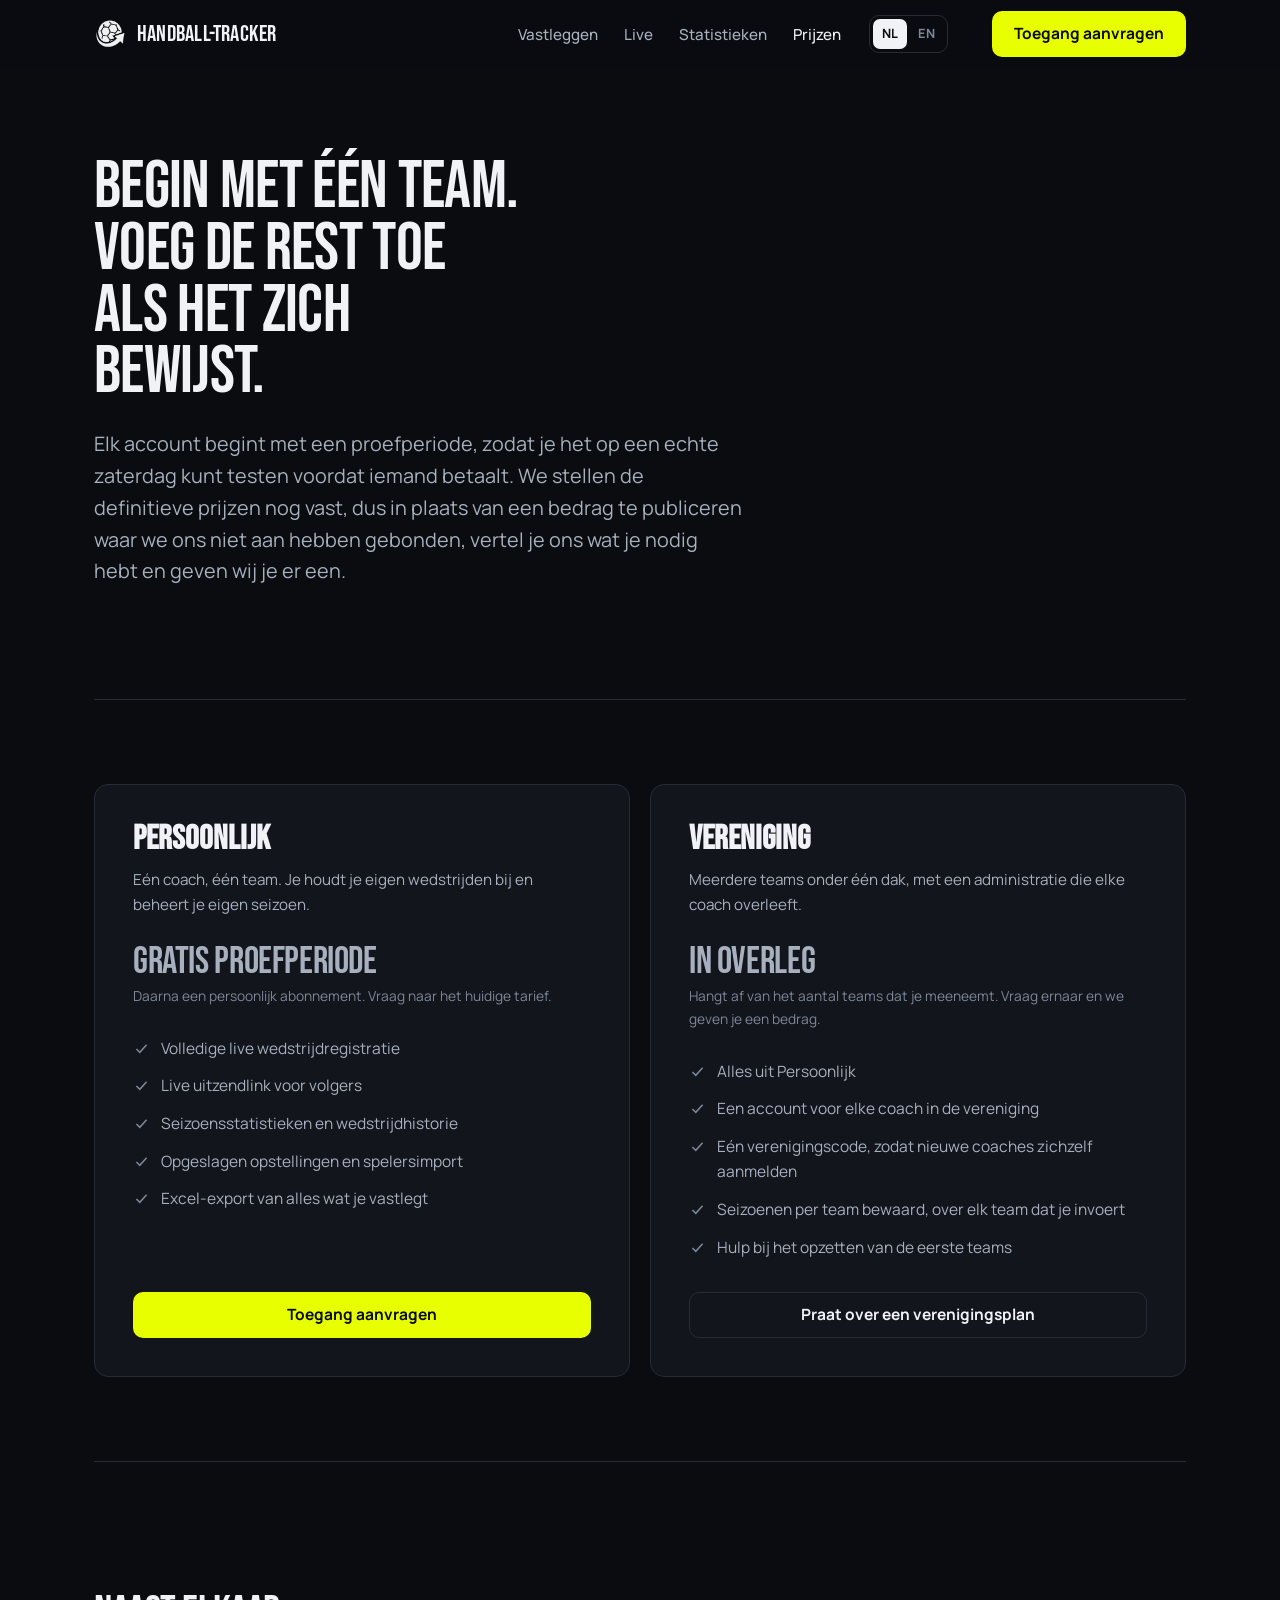
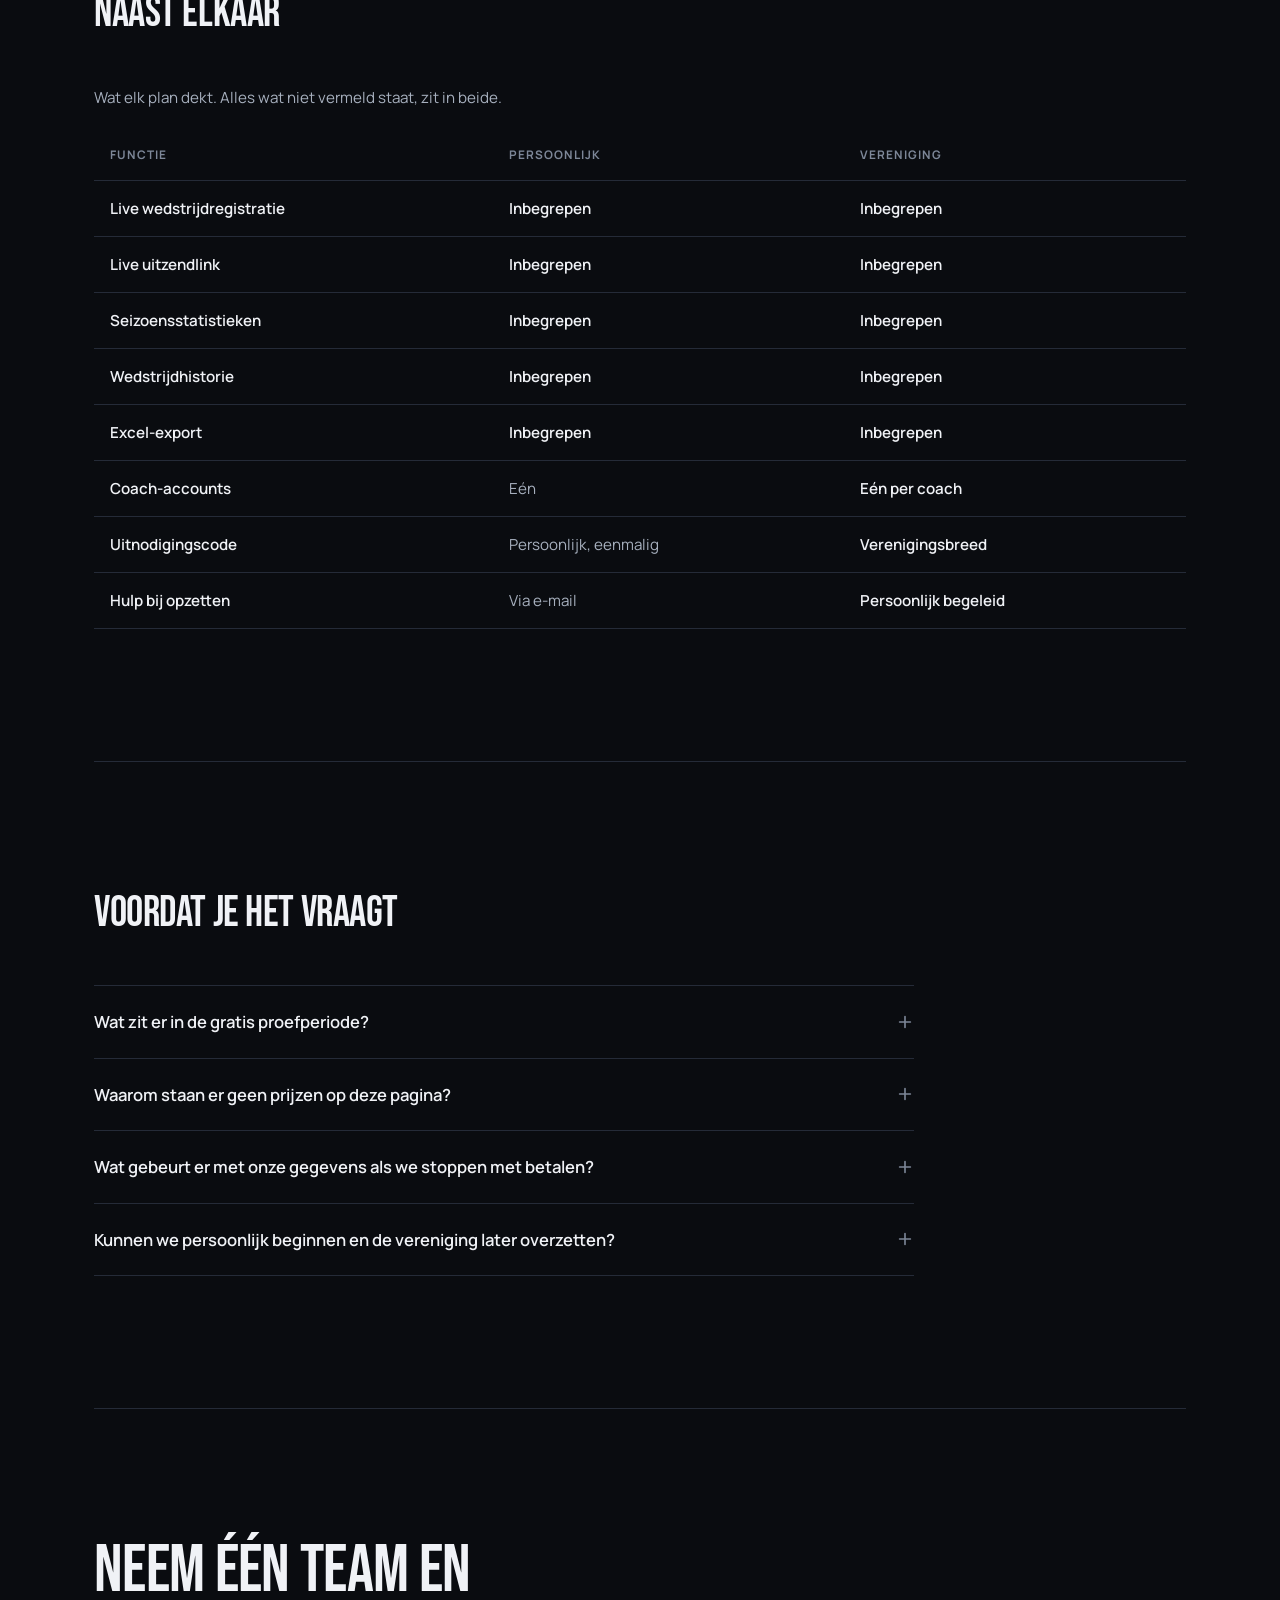
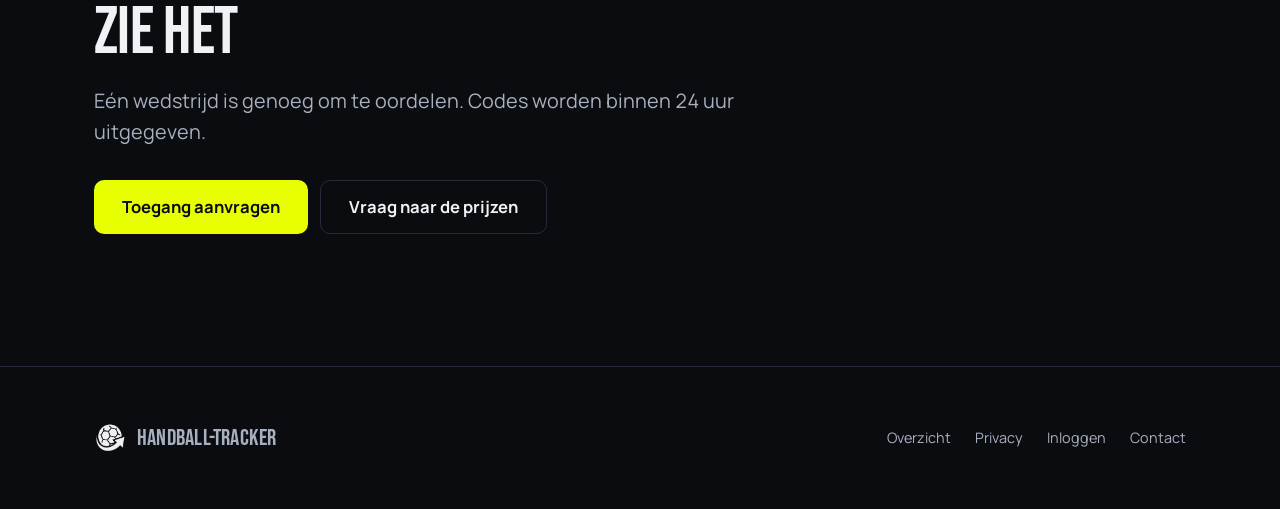
==== commit ea522cb4: "Change 'Bijhouden' to 'Vastleggen' in navigation" ====
--- a/pricing.html
+++ b/pricing.html
@@ -26,7 +26,7 @@
       <span class="brand-word">Handball-Tracker</span>
     </a>
     <ul class="nav-links">
-      <li><a href="index.html#tracking" data-i18n="nav.tracking">Bijhouden</a></li>
+      <li><a href="index.html#tracking" data-i18n="nav.tracking">Vastleggen</a></li>
       <li><a href="index.html#live" data-i18n="nav.live">Live</a></li>
       <li><a href="index.html#stats" data-i18n="nav.stats">Statistieken</a></li>
       <li><a href="pricing.html" aria-current="page" data-i18n="nav.plans">Prijzen</a></li>
--- a/site.css
+++ b/site.css
@@ -358,6 +358,7 @@
 }
 
 .lang-btn {
+  position: relative;
   min-height: 30px;
   padding: 0 9px;
   border-radius: 7px;
@@ -368,6 +369,19 @@
   cursor: pointer;
   transition: color var(--dur-fast) var(--ease-out),
               background-color var(--dur-fast) var(--ease-out);
+}
+
+/* Lift the tap target to 44px without enlarging the visible pill: an invisible
+   overlay overflows a few px above and below the 30px button. Same intent as
+   the padding-block trick on .brand. */
+.lang-btn::after {
+  content: '';
+  position: absolute;
+  left: 0;
+  right: 0;
+  top: 50%;
+  height: 44px;
+  transform: translateY(-50%);
 }
 
 .lang-btn:hover { color: var(--text-1); }
